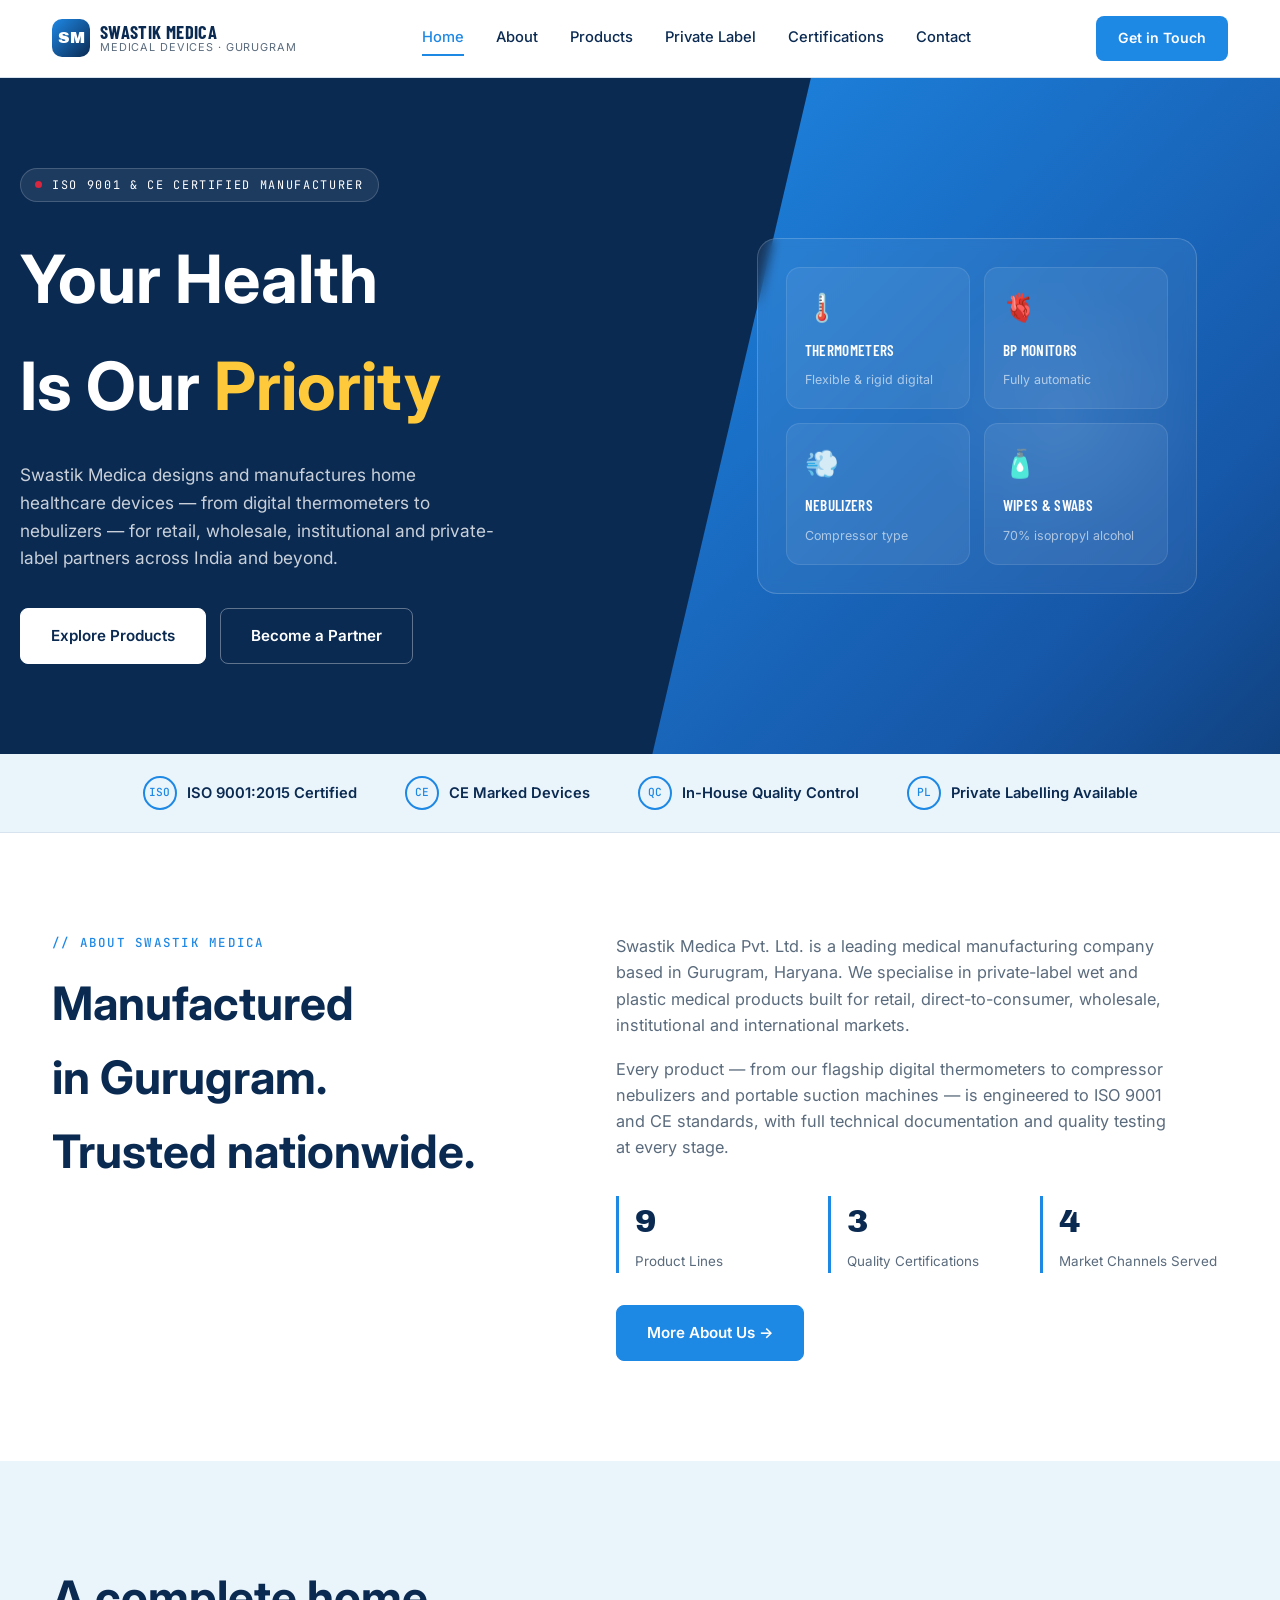
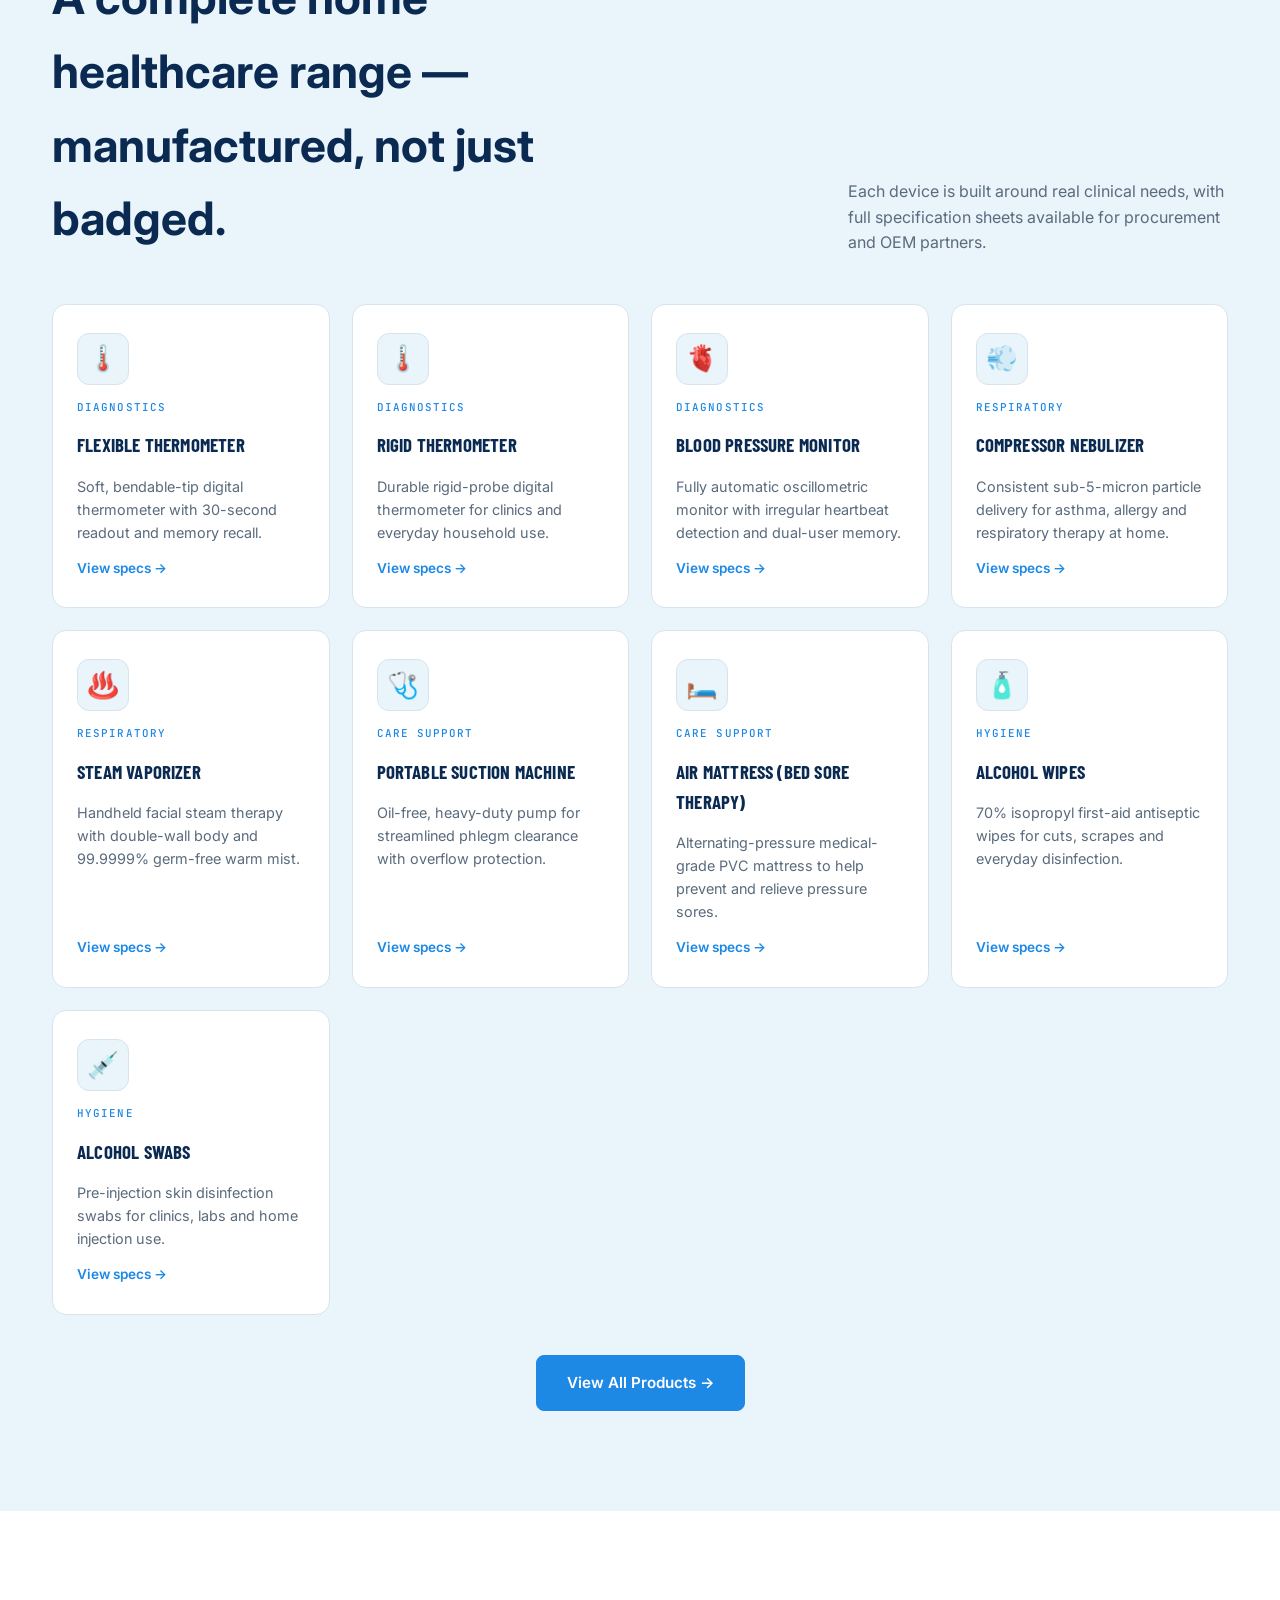
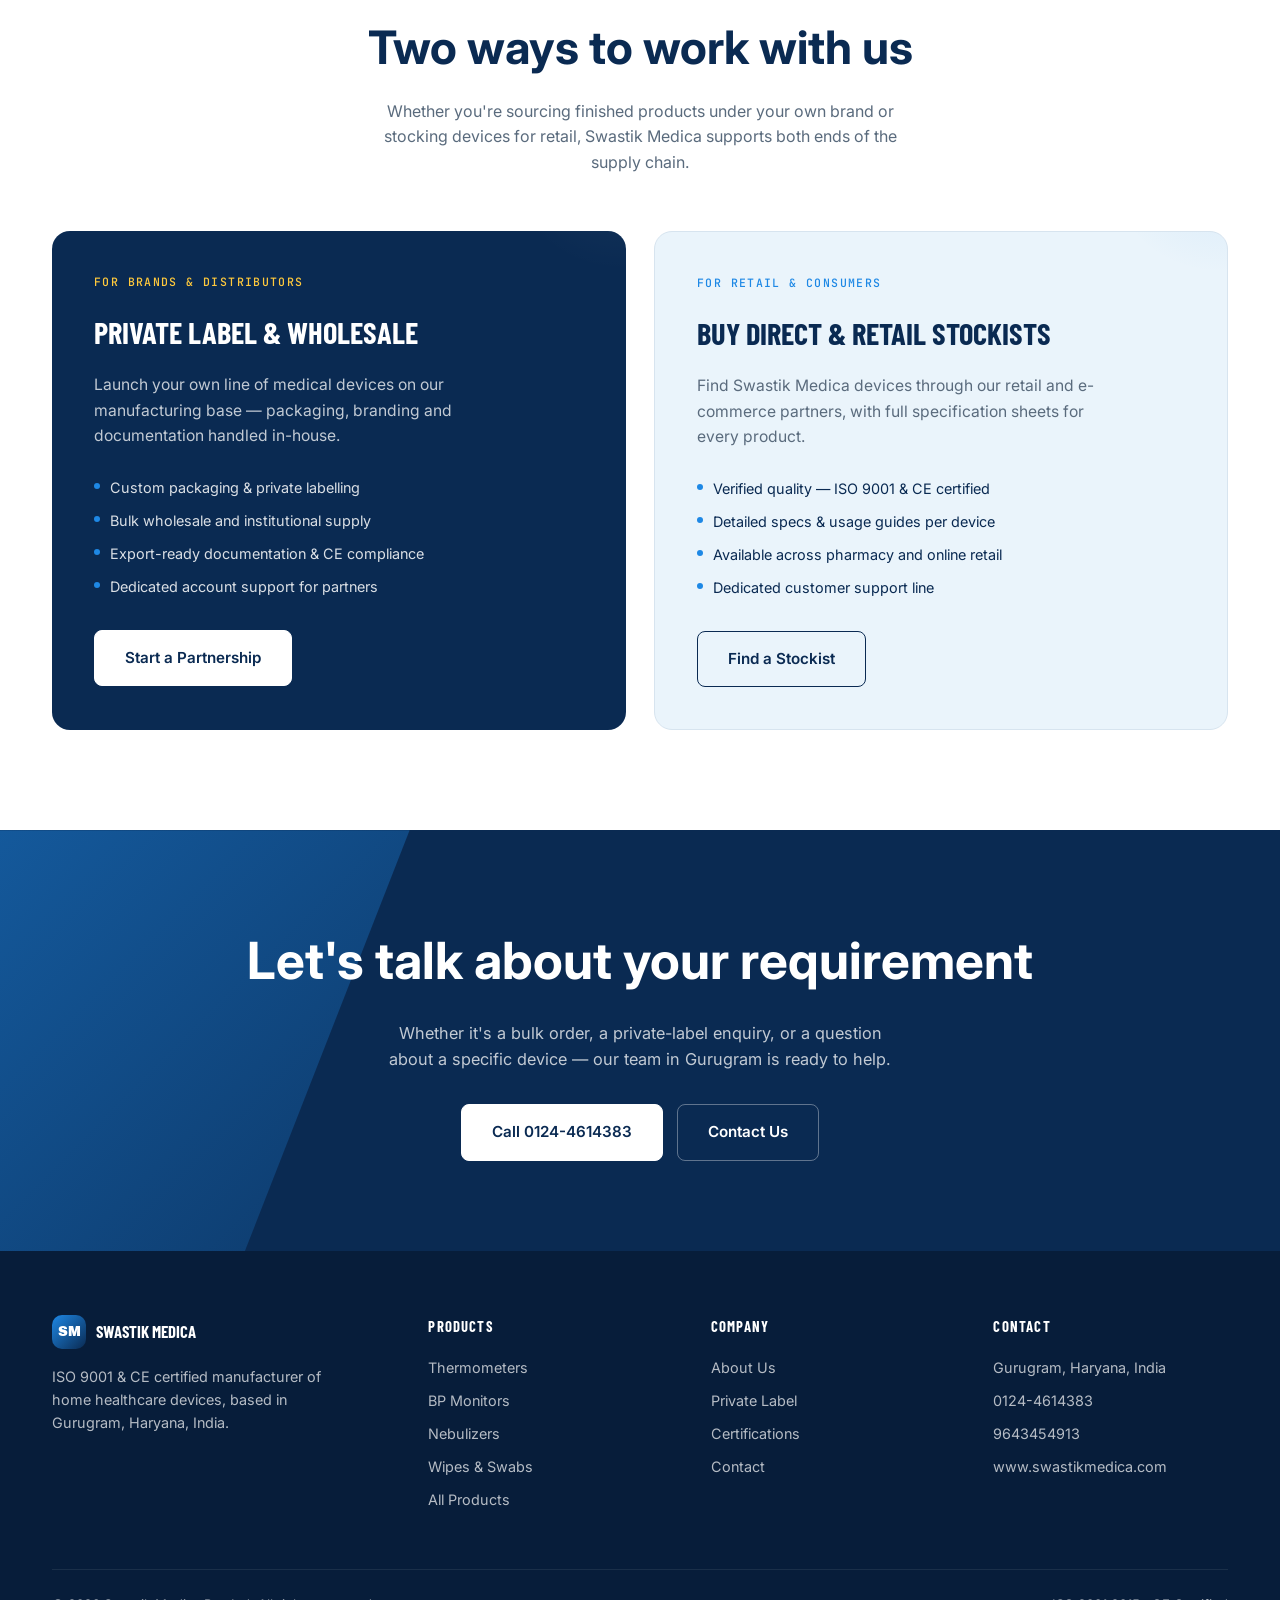
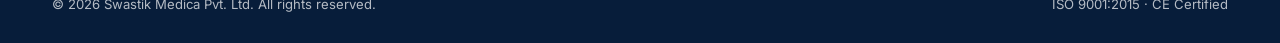
==== index.html @ 1fe534ae "Initial commit — Swastik Medica website Static HTML/CSS site for Swastik Medica Pvt. Ltd., Gurugram." ====
<!DOCTYPE html>
<html lang="en">
<head>
<meta charset="UTF-8">
<meta name="viewport" content="width=device-width, initial-scale=1.0">
<title>Swastik Medica — Medical Devices, Manufactured</title>
<link rel="preconnect" href="https://fonts.googleapis.com">
<link rel="preconnect" href="https://fonts.gstatic.com" crossorigin>
<link href="https://fonts.googleapis.com/css2?family=Archivo+Black&family=Barlow+Condensed:wght@500;600;700&family=Inter:wght@400;500;600;700&family=JetBrains+Mono:wght@500&display=swap" rel="stylesheet">
<link rel="stylesheet" href="css/style.css">
</head>
<body>

<header>
  <div class="nav">
    <div class="logo">
      <div class="logo-mark">SM</div>
      <div class="logo-text">
        <strong>Swastik Medica</strong>
        <span>Medical Devices · Gurugram</span>
      </div>
    </div>
    <nav class="links">
      <a href="index.html" class="active">Home</a>
      <a href="about.html">About</a>
      <a href="products.html">Products</a>
      <a href="private-label.html">Private Label</a>
      <a href="certifications.html">Certifications</a>
      <a href="contact.html">Contact</a>
    </nav>
    <a href="contact.html" class="nav-cta">Get in Touch</a>
  </div>
</header>

<section class="hero">
  <div class="wrap hero-grid">
    <div>
      <div class="eyebrow"><span class="dot"></span><span>ISO 9001 &amp; CE Certified Manufacturer</span></div>
      <h1>Your Health<br>Is Our <span class="accent">Priority</span></h1>
      <p>Swastik Medica designs and manufactures home healthcare devices — from digital thermometers to nebulizers — for retail, wholesale, institutional and private-label partners across India and beyond.</p>
      <div class="hero-actions">
        <a href="products.html" class="btn-primary">Explore Products</a>
        <a href="private-label.html" class="btn-ghost">Become a Partner</a>
      </div>
    </div>
    <div class="hero-visual">
      <div class="device-card">
        <div class="device-tile">
          <div class="ic">🌡️</div>
          <div class="lbl">Thermometers</div>
          <div class="sub">Flexible &amp; rigid digital</div>
        </div>
        <div class="device-tile">
          <div class="ic">🫀</div>
          <div class="lbl">BP Monitors</div>
          <div class="sub">Fully automatic</div>
        </div>
        <div class="device-tile">
          <div class="ic">💨</div>
          <div class="lbl">Nebulizers</div>
          <div class="sub">Compressor type</div>
        </div>
        <div class="device-tile">
          <div class="ic">🧴</div>
          <div class="lbl">Wipes &amp; Swabs</div>
          <div class="sub">70% isopropyl alcohol</div>
        </div>
      </div>
    </div>
  </div>
</section>

<section class="cert-strip">
  <div class="wrap cert-row">
    <a href="certifications.html" class="cert-item"><span class="badge">ISO</span> ISO 9001:2015 Certified</a>
    <a href="certifications.html" class="cert-item"><span class="badge">CE</span> CE Marked Devices</a>
    <a href="certifications.html" class="cert-item"><span class="badge">QC</span> In-House Quality Control</a>
    <a href="private-label.html" class="cert-item"><span class="badge">PL</span> Private Labelling Available</a>
  </div>
</section>

<section class="section">
  <div class="wrap about-grid">
    <div>
      <span class="section-label">// About Swastik Medica</span>
      <h2>Manufactured in&nbsp;Gurugram.<br>Trusted nationwide.</h2>
    </div>
    <div class="about-body">
      <p>Swastik Medica Pvt. Ltd. is a leading medical manufacturing company based in Gurugram, Haryana. We specialise in private-label wet and plastic medical products built for retail, direct-to-consumer, wholesale, institutional and international markets.</p>
      <p>Every product — from our flagship digital thermometers to compressor nebulizers and portable suction machines — is engineered to ISO 9001 and CE standards, with full technical documentation and quality testing at every stage.</p>
      <div class="stat-row">
        <div class="stat">
          <div class="num">9</div>
          <div class="lbl">Product Lines</div>
        </div>
        <div class="stat">
          <div class="num">3</div>
          <div class="lbl">Quality Certifications</div>
        </div>
        <div class="stat">
          <div class="num">4</div>
          <div class="lbl">Market Channels Served</div>
        </div>
      </div>
      <div style="margin-top:32px;">
        <a href="about.html" class="btn-primary on-light">More About Us →</a>
      </div>
    </div>
  </div>
</section>

<section class="section section-on-ice">
  <div class="wrap">
    <div class="products-head">
      <h2>A complete home healthcare range — manufactured, not just badged.</h2>
      <p>Each device is built around real clinical needs, with full specification sheets available for procurement and OEM partners.</p>
    </div>
    <div class="product-grid">

      <a href="products/thermometer-flexible.html" class="product-card">
        <div class="product-icon">🌡️</div>
        <span class="tag">Diagnostics</span>
        <h3>Flexible Thermometer</h3>
        <p>Soft, bendable-tip digital thermometer with 30-second readout and memory recall.</p>
        <span class="more">View specs →</span>
      </a>

      <a href="products/thermometer-rigid.html" class="product-card">
        <div class="product-icon">🌡️</div>
        <span class="tag">Diagnostics</span>
        <h3>Rigid Thermometer</h3>
        <p>Durable rigid-probe digital thermometer for clinics and everyday household use.</p>
        <span class="more">View specs →</span>
      </a>

      <a href="products/bp-monitor.html" class="product-card">
        <div class="product-icon">🫀</div>
        <span class="tag">Diagnostics</span>
        <h3>Blood Pressure Monitor</h3>
        <p>Fully automatic oscillometric monitor with irregular heartbeat detection and dual-user memory.</p>
        <span class="more">View specs →</span>
      </a>

      <a href="products/nebulizer.html" class="product-card">
        <div class="product-icon">💨</div>
        <span class="tag">Respiratory</span>
        <h3>Compressor Nebulizer</h3>
        <p>Consistent sub-5-micron particle delivery for asthma, allergy and respiratory therapy at home.</p>
        <span class="more">View specs →</span>
      </a>

      <a href="products/steam-vaporizer.html" class="product-card">
        <div class="product-icon">♨️</div>
        <span class="tag">Respiratory</span>
        <h3>Steam Vaporizer</h3>
        <p>Handheld facial steam therapy with double-wall body and 99.9999% germ-free warm mist.</p>
        <span class="more">View specs →</span>
      </a>

      <a href="products/suction-machine.html" class="product-card">
        <div class="product-icon">🩺</div>
        <span class="tag">Care Support</span>
        <h3>Portable Suction Machine</h3>
        <p>Oil-free, heavy-duty pump for streamlined phlegm clearance with overflow protection.</p>
        <span class="more">View specs →</span>
      </a>

      <a href="products/air-mattress.html" class="product-card">
        <div class="product-icon">🛏️</div>
        <span class="tag">Care Support</span>
        <h3>Air Mattress (Bed Sore Therapy)</h3>
        <p>Alternating-pressure medical-grade PVC mattress to help prevent and relieve pressure sores.</p>
        <span class="more">View specs →</span>
      </a>

      <a href="products/alcohol-wipes.html" class="product-card">
        <div class="product-icon">🧴</div>
        <span class="tag">Hygiene</span>
        <h3>Alcohol Wipes</h3>
        <p>70% isopropyl first-aid antiseptic wipes for cuts, scrapes and everyday disinfection.</p>
        <span class="more">View specs →</span>
      </a>

      <a href="products/alcohol-swabs.html" class="product-card">
        <div class="product-icon">💉</div>
        <span class="tag">Hygiene</span>
        <h3>Alcohol Swabs</h3>
        <p>Pre-injection skin disinfection swabs for clinics, labs and home injection use.</p>
        <span class="more">View specs →</span>
      </a>

    </div>
    <div style="margin-top:40px;text-align:center;">
      <a href="products.html" class="btn-primary on-light">View All Products →</a>
    </div>
  </div>
</section>

<section class="section">
  <div class="wrap">
    <div class="dual-head">
      <h2>Two ways to work with us</h2>
      <p>Whether you're sourcing finished products under your own brand or stocking devices for retail, Swastik Medica supports both ends of the supply chain.</p>
    </div>
    <div class="dual-grid">
      <div class="dual-card b2b">
        <span class="mono">For Brands &amp; Distributors</span>
        <h3>Private Label &amp; Wholesale</h3>
        <p>Launch your own line of medical devices on our manufacturing base — packaging, branding and documentation handled in-house.</p>
        <ul class="dual-list">
          <li>Custom packaging &amp; private labelling</li>
          <li>Bulk wholesale and institutional supply</li>
          <li>Export-ready documentation &amp; CE compliance</li>
          <li>Dedicated account support for partners</li>
        </ul>
        <a href="private-label.html" class="btn-primary">Start a Partnership</a>
      </div>
      <div class="dual-card b2c">
        <span class="mono">For Retail &amp; Consumers</span>
        <h3>Buy Direct &amp; Retail Stockists</h3>
        <p>Find Swastik Medica devices through our retail and e-commerce partners, with full specification sheets for every product.</p>
        <ul class="dual-list">
          <li>Verified quality — ISO 9001 &amp; CE certified</li>
          <li>Detailed specs &amp; usage guides per device</li>
          <li>Available across pharmacy and online retail</li>
          <li>Dedicated customer support line</li>
        </ul>
        <a href="contact.html" class="btn-ghost on-light">Find a Stockist</a>
      </div>
    </div>
  </div>
</section>

<section class="cta-band">
  <div class="wrap cta-content">
    <h2>Let's talk about your requirement</h2>
    <p>Whether it's a bulk order, a private-label enquiry, or a question about a specific device — our team in Gurugram is ready to help.</p>
    <div class="cta-actions">
      <a href="tel:01244614383" class="btn-primary">Call 0124-4614383</a>
      <a href="contact.html" class="btn-ghost">Contact Us</a>
    </div>
  </div>
</section>

<footer>
  <div class="wrap">
    <div class="footer-grid">
      <div>
        <div class="footer-logo">
          <div class="logo-mark">SM</div>
          <strong>Swastik Medica</strong>
        </div>
        <p>ISO 9001 &amp; CE certified manufacturer of home healthcare devices, based in Gurugram, Haryana, India.</p>
      </div>
      <div>
        <h4>Products</h4>
        <ul>
          <li><a href="products/thermometer-flexible.html">Thermometers</a></li>
          <li><a href="products/bp-monitor.html">BP Monitors</a></li>
          <li><a href="products/nebulizer.html">Nebulizers</a></li>
          <li><a href="products/alcohol-wipes.html">Wipes &amp; Swabs</a></li>
          <li><a href="products.html">All Products</a></li>
        </ul>
      </div>
      <div>
        <h4>Company</h4>
        <ul>
          <li><a href="about.html">About Us</a></li>
          <li><a href="private-label.html">Private Label</a></li>
          <li><a href="certifications.html">Certifications</a></li>
          <li><a href="contact.html">Contact</a></li>
        </ul>
      </div>
      <div>
        <h4>Contact</h4>
        <ul>
          <li>Gurugram, Haryana, India</li>
          <li><a href="tel:01244614383">0124-4614383</a></li>
          <li><a href="tel:9643454913">9643454913</a></li>
          <li><a href="https://www.swastikmedica.com">www.swastikmedica.com</a></li>
        </ul>
      </div>
    </div>
    <div class="footer-bottom">
      <span>© 2026 Swastik Medica Pvt. Ltd. All rights reserved.</span>
      <span>ISO 9001:2015 · CE Certified</span>
    </div>
  </div>
</footer>

</body>
</html>
---- css/style.css ----
:root{
  --navy:#0A2A52;
  --cobalt:#1E88E5;
  --ice:#EAF4FB;
  --red:#D7263D;
  --slate:#5A6B7D;
  --line:#D7E4EF;
  --white:#ffffff;
  --gold:#FFC93C;
  --radius:14px;
}

*{margin:0;padding:0;box-sizing:border-box;}

html{scroll-behavior:smooth;}

body{
  font-family:'Inter',sans-serif;
  color:var(--navy);
  background:var(--white);
  line-height:1.6;
  -webkit-font-smoothing:antialiased;
}

.display{
  font-family:'Barlow Condensed',sans-serif;
  font-weight:700;
  letter-spacing:0.01em;
  text-transform:uppercase;
  line-height:1.05;
}

.mono{
  font-family:'JetBrains Mono',monospace;
  font-weight:500;
  letter-spacing:0.12em;
  text-transform:uppercase;
  font-size:0.72rem;
}

a{color:inherit;text-decoration:none;}

.wrap{max-width:1240px;margin:0 auto;padding:0 32px;}

/* ---------- HEADER ---------- */
header{
  position:sticky;top:0;z-index:50;
  background:rgba(255,255,255,0.92);
  backdrop-filter:blur(8px);
  border-bottom:1px solid var(--line);
}
.nav{
  display:flex;align-items:center;justify-content:space-between;
  padding:16px 32px;max-width:1240px;margin:0 auto;
}
.logo{
  display:flex;align-items:center;gap:10px;
}
.logo-mark{
  width:38px;height:38px;border-radius:10px;
  background:linear-gradient(135deg,var(--cobalt),var(--navy));
  display:flex;align-items:center;justify-content:center;
  color:#fff;font-family:'Archivo Black',sans-serif;font-size:1rem;
  flex-shrink:0;
}
.logo-text{display:flex;flex-direction:column;line-height:1.1;}
.logo-text strong{font-family:'Barlow Condensed',sans-serif;font-weight:700;font-size:1.15rem;text-transform:uppercase;letter-spacing:0.02em;}
.logo-text span{font-size:0.68rem;color:var(--slate);letter-spacing:0.08em;text-transform:uppercase;}

nav.links{display:flex;gap:32px;align-items:center;}
nav.links a{
  font-size:0.92rem;font-weight:500;color:var(--navy);
  position:relative;padding:4px 0;
  transition:color .2s;
}
nav.links a:hover, nav.links a.active{color:var(--cobalt);}
nav.links a::after{
  content:'';position:absolute;left:0;bottom:-2px;width:0;height:2px;
  background:var(--cobalt);transition:width .25s;
}
nav.links a:hover::after, nav.links a.active::after{width:100%;}

.nav-cta{
  background:var(--cobalt);color:#fff;padding:11px 22px;border-radius:8px;
  font-weight:600;font-size:0.88rem;transition:background .2s, transform .2s;
}
.nav-cta:hover{background:var(--navy);transform:translateY(-1px);}

/* ---------- PAGE HERO (for non-home pages) ---------- */
.page-hero{
  position:relative;
  background:var(--navy);
  color:#fff;
  overflow:hidden;
  padding:80px 0 64px;
}
.page-hero::before{
  content:'';position:absolute;top:0;right:-10%;width:55%;height:160%;
  background:linear-gradient(135deg, var(--cobalt) 0%, #1657a8 60%, var(--navy) 100%);
  clip-path:polygon(28% 0, 100% 0, 100% 100%, 0% 100%);
}
.page-hero-content{position:relative;z-index:2;max-width:680px;}
.page-hero h1{font-size:clamp(2.2rem,4.5vw,3.6rem);margin-bottom:14px;}
.page-hero p{color:rgba(255,255,255,0.78);font-size:1.05rem;max-width:560px;}
.breadcrumb{
  display:flex;gap:8px;align-items:center;font-family:'JetBrains Mono',monospace;
  font-size:0.74rem;letter-spacing:0.08em;text-transform:uppercase;
  color:rgba(255,255,255,0.55);margin-bottom:18px;position:relative;z-index:2;
}
.breadcrumb a{color:rgba(255,255,255,0.8);transition:color .2s;}
.breadcrumb a:hover{color:#fff;}

/* ---------- HERO (homepage) ---------- */
.hero{
  position:relative;
  background:var(--navy);
  color:#fff;
  overflow:hidden;
  min-height:560px;
  display:flex;
  align-items:center;
}
.hero::before{
  content:'';position:absolute;top:0;right:-8%;width:62%;height:140%;
  background:linear-gradient(135deg, var(--cobalt) 0%, #1657a8 60%, var(--navy) 100%);
  clip-path:polygon(28% 0, 100% 0, 100% 100%, 0% 100%);
}
.hero::after{
  content:'';position:absolute;right:6%;top:50%;transform:translateY(-50%);
  width:280px;height:280px;border-radius:50%;
  background:radial-gradient(circle, rgba(255,255,255,0.08) 0%, transparent 70%);
}
.hero-grid{
  display:grid;grid-template-columns:1.05fr 0.95fr;gap:48px;align-items:center;
  width:100%;position:relative;z-index:2;padding:90px 0 90px;
}
.eyebrow{
  display:inline-flex;align-items:center;gap:10px;
  background:rgba(255,255,255,0.08);border:1px solid rgba(255,255,255,0.18);
  padding:7px 14px;border-radius:30px;margin-bottom:24px;
}
.eyebrow .dot{width:7px;height:7px;border-radius:50%;background:var(--red);}
.eyebrow span{font-size:0.74rem;letter-spacing:0.14em;text-transform:uppercase;font-family:'JetBrains Mono',monospace;}

.hero h1{
  font-size:clamp(2.6rem, 5.2vw, 4.4rem);
  margin-bottom:22px;
}
.hero h1 .accent{color:var(--gold);}

.hero p{
  font-family:'Inter',sans-serif;font-weight:400;font-size:1.08rem;
  color:rgba(255,255,255,0.78);max-width:480px;margin-bottom:36px;
}
.hero-actions{display:flex;gap:14px;flex-wrap:wrap;}

/* ---------- BUTTONS ---------- */
.btn-primary{
  background:#fff;color:var(--navy);padding:15px 30px;border-radius:8px;
  font-weight:600;font-size:0.95rem;transition:transform .2s, box-shadow .2s;
  display:inline-block;border:1px solid #fff;
}
.btn-primary:hover{transform:translateY(-2px);box-shadow:0 10px 24px rgba(0,0,0,0.25);}
.btn-ghost{
  border:1px solid rgba(255,255,255,0.35);color:#fff;padding:15px 30px;border-radius:8px;
  font-weight:600;font-size:0.95rem;transition:background .2s, border-color .2s;
  display:inline-block;
}
.btn-ghost:hover{background:rgba(255,255,255,0.08);border-color:rgba(255,255,255,0.6);}

.btn-primary.on-light{
  background:var(--cobalt);color:#fff;border-color:var(--cobalt);
}
.btn-primary.on-light:hover{background:var(--navy);border-color:var(--navy);}
.btn-ghost.on-light{
  border-color:var(--navy);color:var(--navy);
}
.btn-ghost.on-light:hover{background:var(--ice);}

/* ---------- HERO VISUAL (homepage device card) ---------- */
.hero-visual{
  position:relative;z-index:2;
  display:flex;align-items:center;justify-content:center;
}
.device-card{
  background:rgba(255,255,255,0.06);
  border:1px solid rgba(255,255,255,0.18);
  border-radius:20px;
  padding:28px;
  backdrop-filter:blur(6px);
  display:grid;grid-template-columns:1fr 1fr;gap:14px;
  width:100%;max-width:440px;
}
.device-tile{
  background:rgba(255,255,255,0.07);
  border-radius:14px;padding:18px;
  display:flex;flex-direction:column;gap:8px;
  border:1px solid rgba(255,255,255,0.10);
  transition:transform .25s, background .25s;
}
.device-tile:hover{transform:translateY(-4px);background:rgba(255,255,255,0.12);}
.device-tile .ic{font-size:1.7rem;}
.device-tile .lbl{font-family:'Barlow Condensed',sans-serif;font-weight:600;font-size:0.95rem;text-transform:uppercase;letter-spacing:0.02em;}
.device-tile .sub{font-size:0.78rem;color:rgba(255,255,255,0.6);}

/* ---------- CERT STRIP ---------- */
.cert-strip{
  background:var(--ice);
  border-bottom:1px solid var(--line);
  padding:22px 0;
}
.cert-row{
  display:flex;align-items:center;justify-content:center;gap:48px;flex-wrap:wrap;
}
.cert-item{
  display:flex;align-items:center;gap:10px;color:var(--navy);font-weight:600;font-size:0.92rem;
}
.cert-item a{transition:color .2s;}
.cert-item a:hover{color:var(--cobalt);}
.cert-item .badge{
  width:34px;height:34px;border-radius:50%;
  border:2px solid var(--cobalt);
  display:flex;align-items:center;justify-content:center;
  font-size:0.7rem;font-family:'JetBrains Mono',monospace;font-weight:500;color:var(--cobalt);
  flex-shrink:0;
}

/* ---------- GENERIC SECTION ---------- */
section.section{padding:100px 0;}
section.section.tight{padding:72px 0;}
.section-label{
  font-family:'JetBrains Mono',monospace;font-size:0.78rem;letter-spacing:0.18em;
  text-transform:uppercase;color:var(--cobalt);font-weight:500;margin-bottom:14px;
  display:block;
}
.section h2{font-size:clamp(2rem,3.6vw,3rem);color:var(--navy);}
.section-on-ice{background:var(--ice);}

/* ---------- ABOUT GRID ---------- */
.about-grid{
  display:grid;grid-template-columns:0.9fr 1.1fr;gap:64px;align-items:start;
}
.about-body p{color:var(--slate);margin-bottom:18px;font-size:1.02rem;max-width:560px;}
.stat-row{
  display:grid;grid-template-columns:repeat(3,1fr);gap:24px;margin-top:36px;
}
.stat{
  border-left:3px solid var(--cobalt);padding-left:16px;
}
.stat .num{font-family:'Archivo Black',sans-serif;font-size:2rem;color:var(--navy);}
.stat .lbl{font-size:0.84rem;color:var(--slate);margin-top:4px;}

/* ---------- PRODUCTS ---------- */
.products-head{
  display:flex;justify-content:space-between;align-items:flex-end;flex-wrap:wrap;gap:24px;
  margin-bottom:48px;
}
.products-head h2{max-width:560px;}
.products-head p{color:var(--slate);max-width:380px;}

.product-grid{
  display:grid;grid-template-columns:repeat(4,1fr);gap:22px;
}
.product-card{
  background:#fff;border-radius:var(--radius);padding:28px 24px;
  border:1px solid var(--line);
  transition:transform .25s, box-shadow .25s, border-color .25s;
  display:flex;flex-direction:column;gap:14px;
}
.product-card:hover{
  transform:translateY(-6px);
  box-shadow:0 20px 40px rgba(10,42,82,0.10);
  border-color:transparent;
}
.product-icon{
  width:52px;height:52px;border-radius:12px;
  background:var(--ice);
  display:flex;align-items:center;justify-content:center;
  font-size:1.6rem;
  border:1px solid var(--line);
  transition:background .25s, color .25s, border-color .25s;
}
.product-card:hover .product-icon{background:var(--cobalt);color:#fff;border-color:var(--cobalt);}
.product-card h3{
  font-family:'Barlow Condensed',sans-serif;font-weight:700;text-transform:uppercase;
  font-size:1.18rem;letter-spacing:0.01em;color:var(--navy);
}
.product-card p{font-size:0.9rem;color:var(--slate);flex-grow:1;}
.product-card .tag{
  font-family:'JetBrains Mono',monospace;font-size:0.68rem;letter-spacing:0.1em;
  text-transform:uppercase;color:var(--cobalt);font-weight:500;
}
.product-card .more{
  font-size:0.85rem;font-weight:600;color:var(--cobalt);display:inline-flex;align-items:center;gap:6px;
  transition:gap .2s;
}
.product-card:hover .more{gap:10px;}

/* ---------- FILTER PILLS (products listing) ---------- */
.filter-row{
  display:flex;gap:10px;flex-wrap:wrap;margin-bottom:40px;
}
.filter-pill{
  font-family:'JetBrains Mono',monospace;font-size:0.74rem;letter-spacing:0.08em;
  text-transform:uppercase;padding:9px 18px;border-radius:30px;
  border:1px solid var(--line);background:#fff;color:var(--navy);
  cursor:pointer;transition:all .2s;
}
.filter-pill:hover{border-color:var(--cobalt);color:var(--cobalt);}
.filter-pill.active{background:var(--navy);color:#fff;border-color:var(--navy);}

/* ---------- DUAL PATH (B2B / B2C) ---------- */
.dual-head{text-align:center;margin-bottom:56px;}
.dual-head p{color:var(--slate);max-width:560px;margin:14px auto 0;}

.dual-grid{
  display:grid;grid-template-columns:1fr 1fr;gap:28px;
}
.dual-card{
  border-radius:18px;padding:42px;
  position:relative;overflow:hidden;
}
.dual-card.b2b{
  background:var(--navy);color:#fff;
}
.dual-card.b2c{
  background:var(--ice);color:var(--navy);border:1px solid var(--line);
}
.dual-card::before{
  content:'';position:absolute;top:-40%;right:-20%;width:240px;height:240px;
  border-radius:50%;
}
.dual-card.b2b::before{background:radial-gradient(circle, rgba(255,255,255,0.06), transparent 70%);}
.dual-card.b2c::before{background:radial-gradient(circle, rgba(30,136,229,0.10), transparent 70%);}

.dual-card .mono{display:block;margin-bottom:16px;}
.dual-card.b2b .mono{color:var(--gold);}
.dual-card.b2c .mono{color:var(--cobalt);}

.dual-card h3{
  font-family:'Barlow Condensed',sans-serif;font-weight:700;text-transform:uppercase;
  font-size:1.9rem;margin-bottom:16px;position:relative;z-index:1;
}
.dual-card p{font-size:0.98rem;margin-bottom:28px;position:relative;z-index:1;max-width:420px;}
.dual-card.b2b p{color:rgba(255,255,255,0.75);}
.dual-card.b2c p{color:var(--slate);}

.dual-list{list-style:none;margin-bottom:32px;position:relative;z-index:1;}
.dual-list li{
  display:flex;align-items:flex-start;gap:10px;font-size:0.9rem;margin-bottom:10px;
}
.dual-list li::before{
  content:'';width:6px;height:6px;border-radius:50%;margin-top:7px;flex-shrink:0;
  background:var(--cobalt);
}
.dual-card.b2b .dual-list li{color:rgba(255,255,255,0.85);}
.dual-card.b2c .dual-list li{color:var(--navy);}

/* ---------- CTA BAND ---------- */
.cta-band{
  position:relative;background:var(--navy);color:#fff;overflow:hidden;
  padding:90px 0;
}
.cta-band::before{
  content:'';position:absolute;top:0;left:-10%;width:60%;height:140%;
  background:linear-gradient(135deg, var(--cobalt) 0%, var(--navy) 100%);
  clip-path:polygon(0 0, 70% 0, 40% 100%, 0 100%);
  opacity:0.55;
}
.cta-content{position:relative;z-index:1;text-align:center;}
.cta-content h2{
  font-size:clamp(2rem,4vw,3.2rem);margin-bottom:18px;color:#fff;
}
.cta-content p{color:rgba(255,255,255,0.75);max-width:520px;margin:0 auto 32px;font-size:1.02rem;}
.cta-actions{display:flex;gap:14px;justify-content:center;flex-wrap:wrap;}

/* ---------- FOOTER ---------- */
footer{
  background:#071d3a;color:rgba(255,255,255,0.7);padding:64px 0 28px;
}
.footer-grid{
  display:grid;grid-template-columns:1.4fr 1fr 1fr 1fr;gap:48px;margin-bottom:48px;
}
.footer-grid h4{
  font-family:'Barlow Condensed',sans-serif;text-transform:uppercase;font-weight:700;
  color:#fff;font-size:0.92rem;letter-spacing:0.08em;margin-bottom:18px;
}
.footer-grid ul{list-style:none;}
.footer-grid li{margin-bottom:10px;font-size:0.9rem;}
.footer-grid a:hover{color:#fff;}
.footer-logo{display:flex;align-items:center;gap:10px;margin-bottom:16px;}
.footer-logo .logo-mark{width:34px;height:34px;font-size:0.85rem;}
.footer-logo strong{font-family:'Barlow Condensed',sans-serif;font-weight:700;text-transform:uppercase;color:#fff;font-size:1.05rem;}
.footer-grid > div:first-child p{font-size:0.9rem;max-width:300px;margin-bottom:18px;}

.footer-bottom{
  border-top:1px solid rgba(255,255,255,0.08);padding-top:24px;
  display:flex;justify-content:space-between;align-items:center;flex-wrap:wrap;gap:12px;
  font-size:0.82rem;
}

/* ---------- PRODUCT DETAIL PAGE ---------- */
.product-detail{
  display:grid;grid-template-columns:1fr 1fr;gap:64px;align-items:start;
}
.product-visual{
  background:var(--ice);border-radius:20px;
  padding:48px;display:flex;align-items:center;justify-content:center;
  min-height:380px;border:1px solid var(--line);
  font-size:6rem;
}
.product-info .tag{
  margin-bottom:14px;display:inline-block;
  font-family:'JetBrains Mono',monospace;font-size:0.74rem;letter-spacing:0.12em;
  text-transform:uppercase;color:var(--cobalt);font-weight:500;
}
.product-info h1{font-size:clamp(2rem,3.6vw,2.8rem);margin-bottom:18px;color:var(--navy);}
.product-info > p{color:var(--slate);font-size:1.02rem;margin-bottom:28px;max-width:480px;}

.feature-pills{display:flex;flex-wrap:wrap;gap:10px;margin-bottom:32px;}
.feature-pill{
  background:var(--ice);border:1px solid var(--line);border-radius:30px;
  padding:8px 16px;font-size:0.84rem;font-weight:600;color:var(--navy);
  display:flex;align-items:center;gap:8px;
}

.spec-table{
  width:100%;border-collapse:collapse;margin-top:16px;
}
.spec-table tr{border-bottom:1px solid var(--line);}
.spec-table tr:last-child{border-bottom:none;}
.spec-table td{padding:14px 0;font-size:0.92rem;}
.spec-table td:first-child{
  font-family:'JetBrains Mono',monospace;font-size:0.74rem;letter-spacing:0.08em;
  text-transform:uppercase;color:var(--cobalt);font-weight:500;width:42%;
}
.spec-table td:last-child{color:var(--navy);font-weight:500;}

.feature-list{list-style:none;margin-top:8px;}
.feature-list li{
  display:flex;align-items:flex-start;gap:12px;padding:12px 0;border-bottom:1px solid var(--line);
  font-size:0.95rem;color:var(--navy);
}
.feature-list li:last-child{border-bottom:none;}
.feature-list li .check{
  width:22px;height:22px;border-radius:50%;background:var(--ice);color:var(--cobalt);
  display:flex;align-items:center;justify-content:center;font-size:0.7rem;flex-shrink:0;margin-top:1px;
  border:1px solid var(--line);
}

.detail-tabs-head{margin-bottom:32px;}

.related-strip{margin-top:0;}

/* ---------- CERT / QUALITY PAGE ---------- */
.cert-grid{
  display:grid;grid-template-columns:repeat(3,1fr);gap:24px;
}
.cert-card{
  background:#fff;border:1px solid var(--line);border-radius:var(--radius);
  padding:32px;text-align:center;
}
.cert-card .badge-lg{
  width:64px;height:64px;border-radius:50%;border:2px solid var(--cobalt);
  display:flex;align-items:center;justify-content:center;margin:0 auto 18px;
  font-family:'JetBrains Mono',monospace;font-weight:500;color:var(--cobalt);font-size:0.95rem;
}
.cert-card h3{
  font-family:'Barlow Condensed',sans-serif;font-weight:700;text-transform:uppercase;
  font-size:1.2rem;margin-bottom:10px;color:var(--navy);
}
.cert-card p{color:var(--slate);font-size:0.9rem;}

.process-steps{
  display:grid;grid-template-columns:repeat(4,1fr);gap:24px;
}
.process-step{
  border-left:3px solid var(--cobalt);padding-left:18px;
}
.process-step .step-num{
  font-family:'Archivo Black',sans-serif;font-size:1.8rem;color:var(--cobalt);margin-bottom:10px;
}
.process-step h3{
  font-family:'Barlow Condensed',sans-serif;font-weight:700;text-transform:uppercase;
  font-size:1.1rem;margin-bottom:8px;color:var(--navy);
}
.process-step p{color:var(--slate);font-size:0.88rem;}

/* ---------- CONTACT PAGE ---------- */
.contact-grid{
  display:grid;grid-template-columns:1fr 1fr;gap:56px;align-items:start;
}
.contact-info-card{
  background:var(--ice);border:1px solid var(--line);border-radius:var(--radius);
  padding:32px;margin-bottom:20px;
}
.contact-info-card h3{
  font-family:'Barlow Condensed',sans-serif;font-weight:700;text-transform:uppercase;
  font-size:1.1rem;margin-bottom:14px;color:var(--navy);
}
.contact-info-card p, .contact-info-card a{color:var(--slate);font-size:0.95rem;display:block;margin-bottom:6px;}
.contact-info-card a:hover{color:var(--cobalt);}

.form-field{margin-bottom:20px;}
.form-field label{
  display:block;font-size:0.84rem;font-weight:600;color:var(--navy);margin-bottom:8px;
}
.form-field input, .form-field select, .form-field textarea{
  width:100%;padding:13px 16px;border:1px solid var(--line);border-radius:8px;
  font-family:'Inter',sans-serif;font-size:0.95rem;color:var(--navy);
  background:#fff;transition:border-color .2s;
}
.form-field input:focus, .form-field select:focus, .form-field textarea:focus{
  outline:none;border-color:var(--cobalt);
}
.form-field textarea{resize:vertical;min-height:120px;}
.form-row{display:grid;grid-template-columns:1fr 1fr;gap:20px;}

.btn-submit{
  background:var(--cobalt);color:#fff;border:none;padding:15px 32px;border-radius:8px;
  font-weight:600;font-size:0.95rem;cursor:pointer;transition:background .2s, transform .2s;
  font-family:'Inter',sans-serif;
}
.btn-submit:hover{background:var(--navy);transform:translateY(-2px);}

.map-frame{
  width:100%;height:280px;border-radius:var(--radius);border:1px solid var(--line);
  background:var(--ice);display:flex;align-items:center;justify-content:center;
  color:var(--slate);font-family:'JetBrains Mono',monospace;font-size:0.8rem;
  text-transform:uppercase;letter-spacing:0.08em;margin-top:20px;
}

/* ---------- RESPONSIVE ---------- */
@media (max-width: 980px){
  nav.links{display:none;}
  .nav-cta{padding:10px 16px;font-size:0.82rem;white-space:nowrap;}
  .logo-text span{display:none;}
  .hero-grid{grid-template-columns:1fr;text-align:left;padding:60px 0;}
  .hero::before{width:100%;clip-path:polygon(0 60%, 100% 30%, 100% 100%, 0 100%);right:0;}
  .hero-visual{margin-top:20px;}
  .about-grid{grid-template-columns:1fr;gap:36px;}
  .stat-row{grid-template-columns:repeat(3,1fr);gap:14px;}
  .product-grid{grid-template-columns:repeat(2,1fr);}
  .dual-grid{grid-template-columns:1fr;}
  .footer-grid{grid-template-columns:repeat(2,1fr);gap:32px;}
  .product-detail{grid-template-columns:1fr;gap:36px;}
  .cert-grid{grid-template-columns:repeat(2,1fr);}
  .process-steps{grid-template-columns:repeat(2,1fr);}
  .contact-grid{grid-template-columns:1fr;gap:36px;}
  .page-hero::before{width:100%;clip-path:polygon(0 60%, 100% 30%, 100% 100%, 0 100%);right:0;}
}
@media (max-width: 560px){
  .wrap{padding:0 20px;}
  .nav{padding:14px 20px;}
  .product-grid{grid-template-columns:1fr;}
  .stat-row{grid-template-columns:1fr;gap:18px;}
  .cert-row{gap:24px;}
  .footer-grid{grid-template-columns:1fr;}
  .device-card{grid-template-columns:1fr 1fr;padding:18px;}
  .cert-grid{grid-template-columns:1fr;}
  .process-steps{grid-template-columns:1fr;}
  .form-row{grid-template-columns:1fr;}
  section.section{padding:64px 0;}
}

/* focus visibility */
a:focus-visible, button:focus-visible, input:focus-visible, select:focus-visible, textarea:focus-visible{
  outline:2px solid var(--cobalt);outline-offset:3px;
}

@media (prefers-reduced-motion: reduce){
  *{transition:none !important;}
}
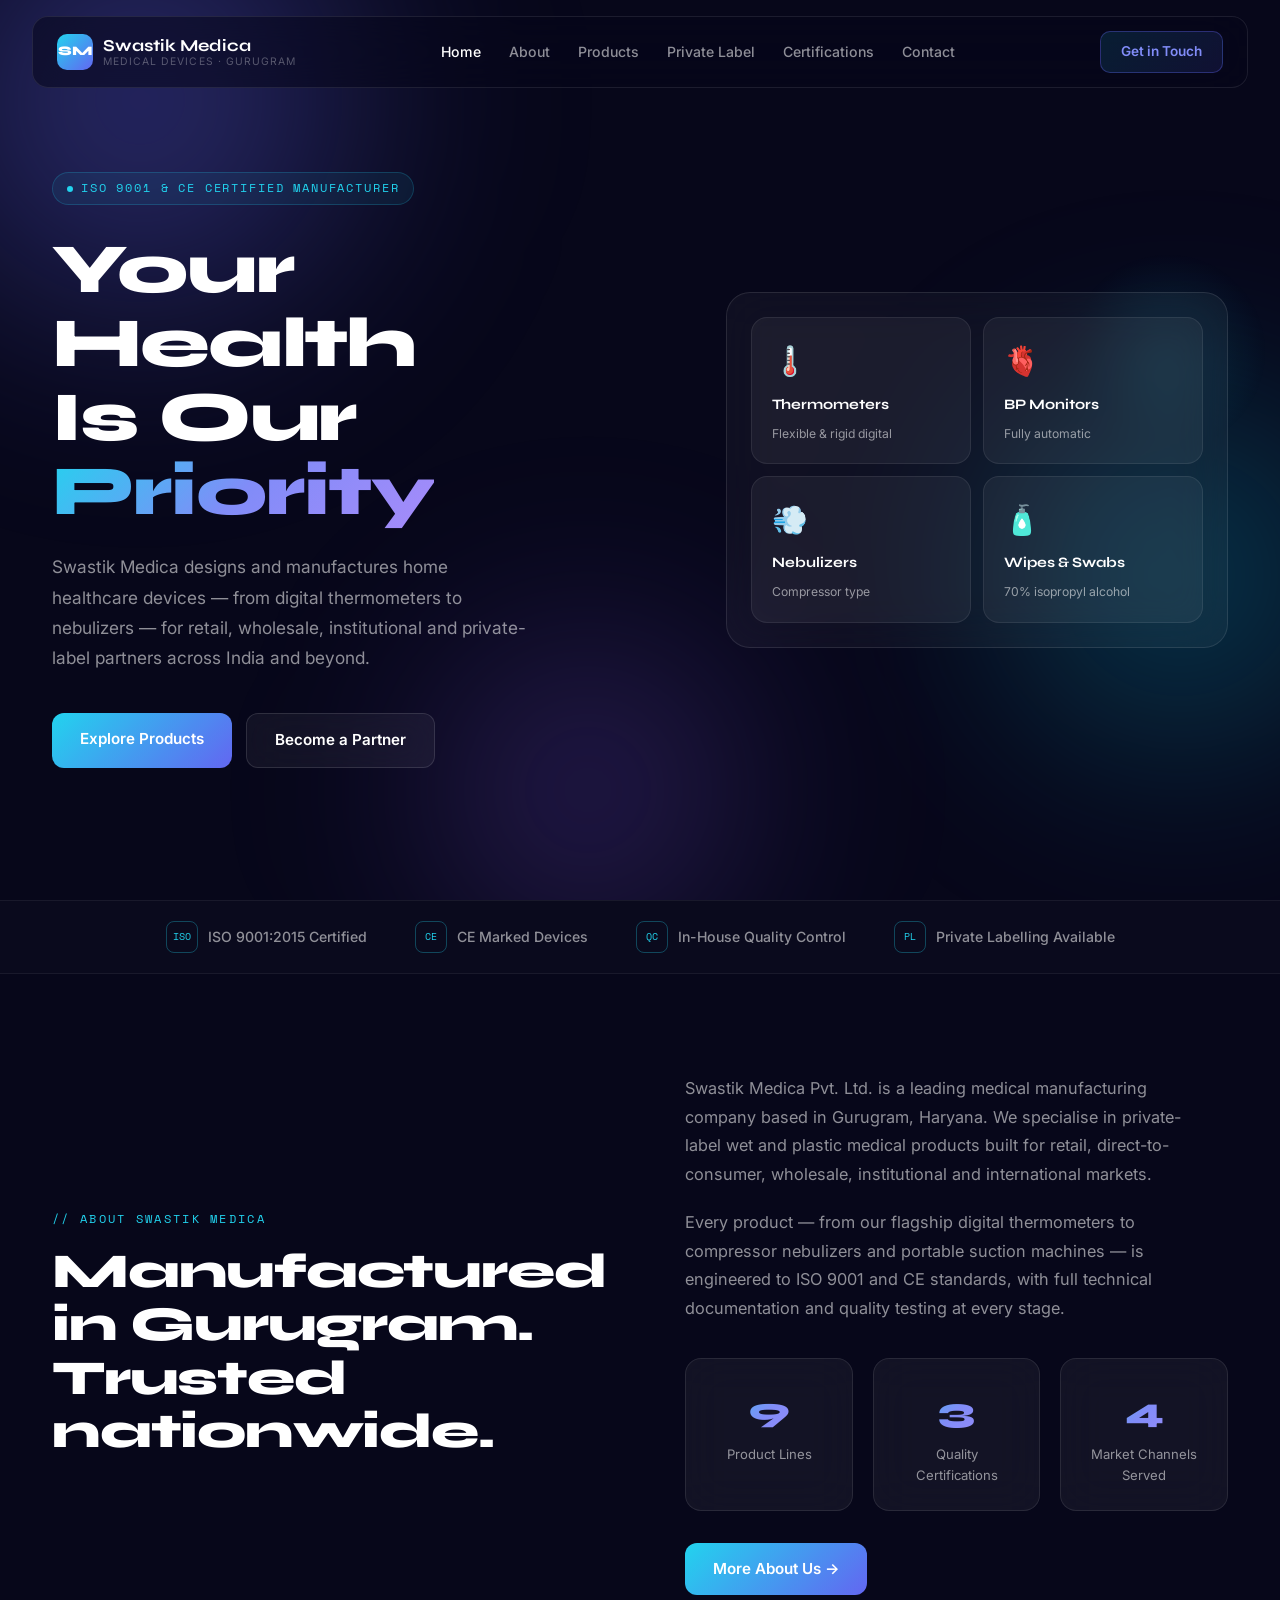
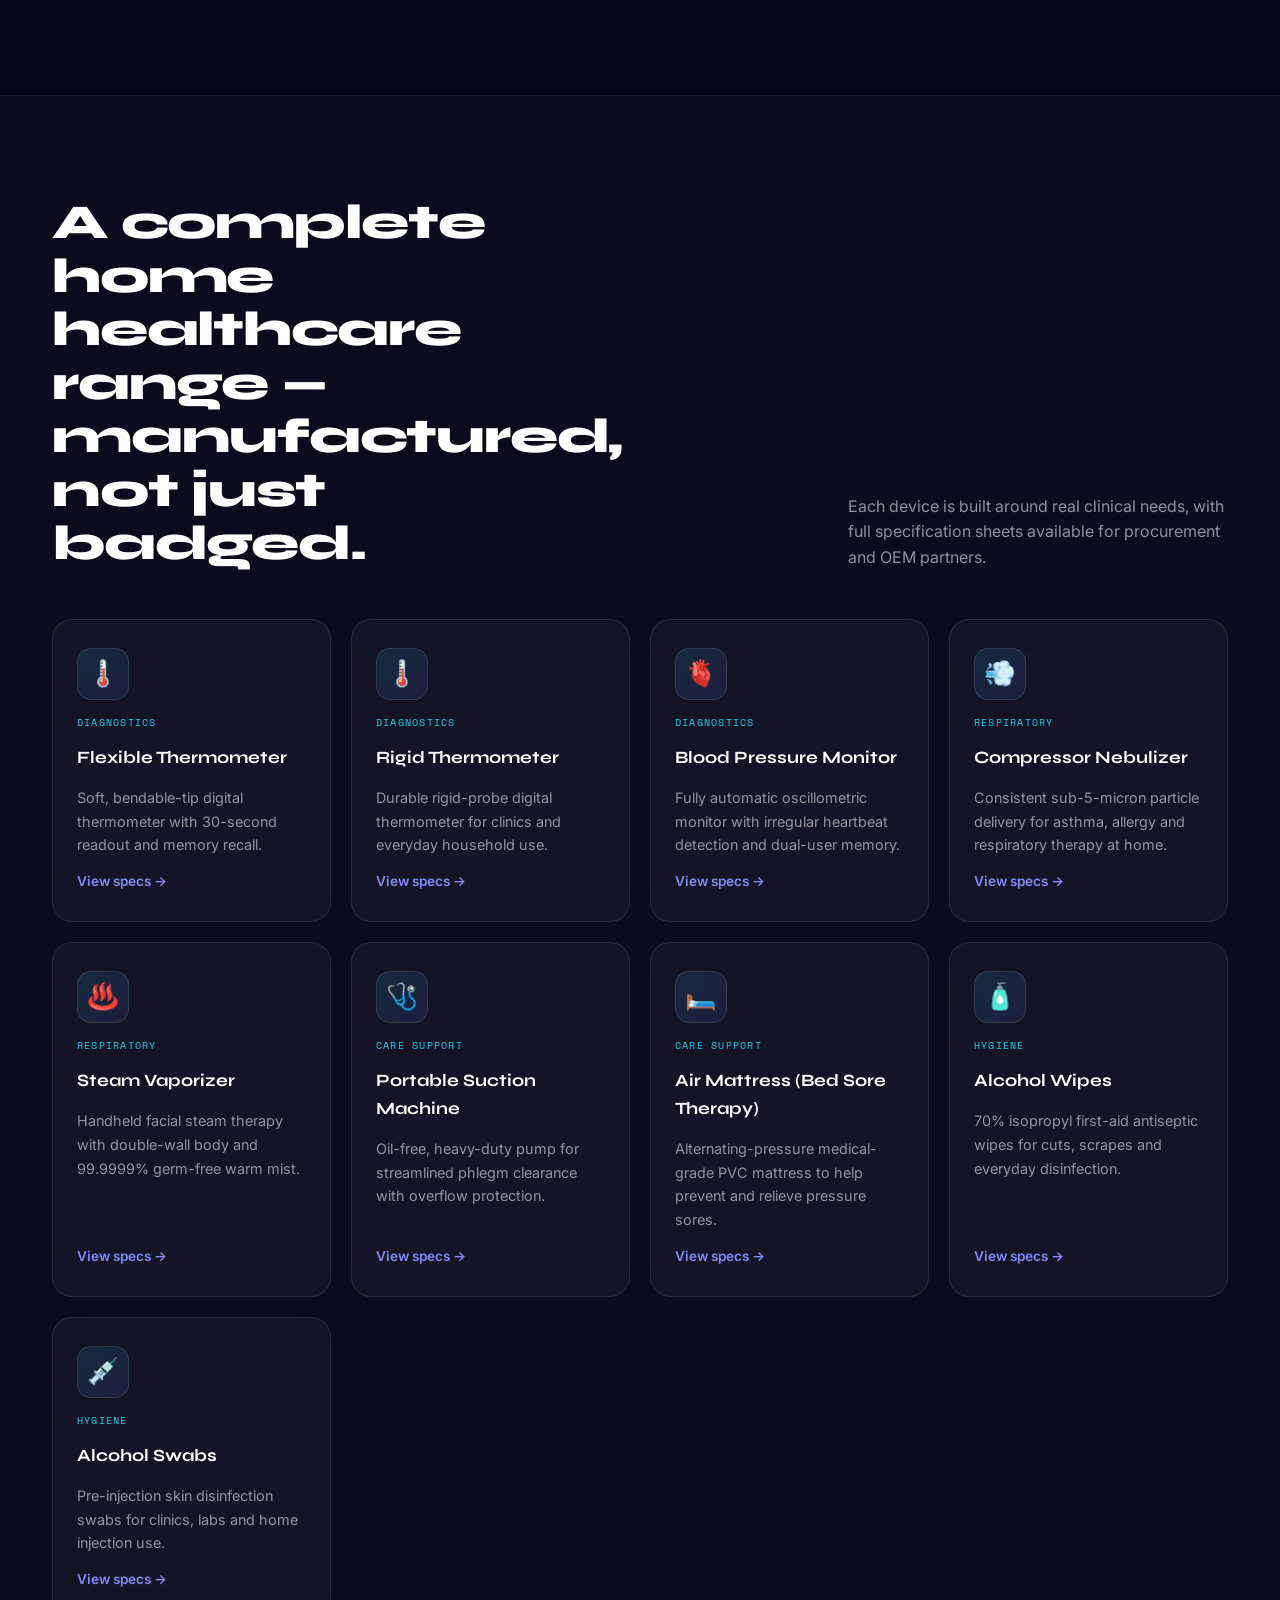
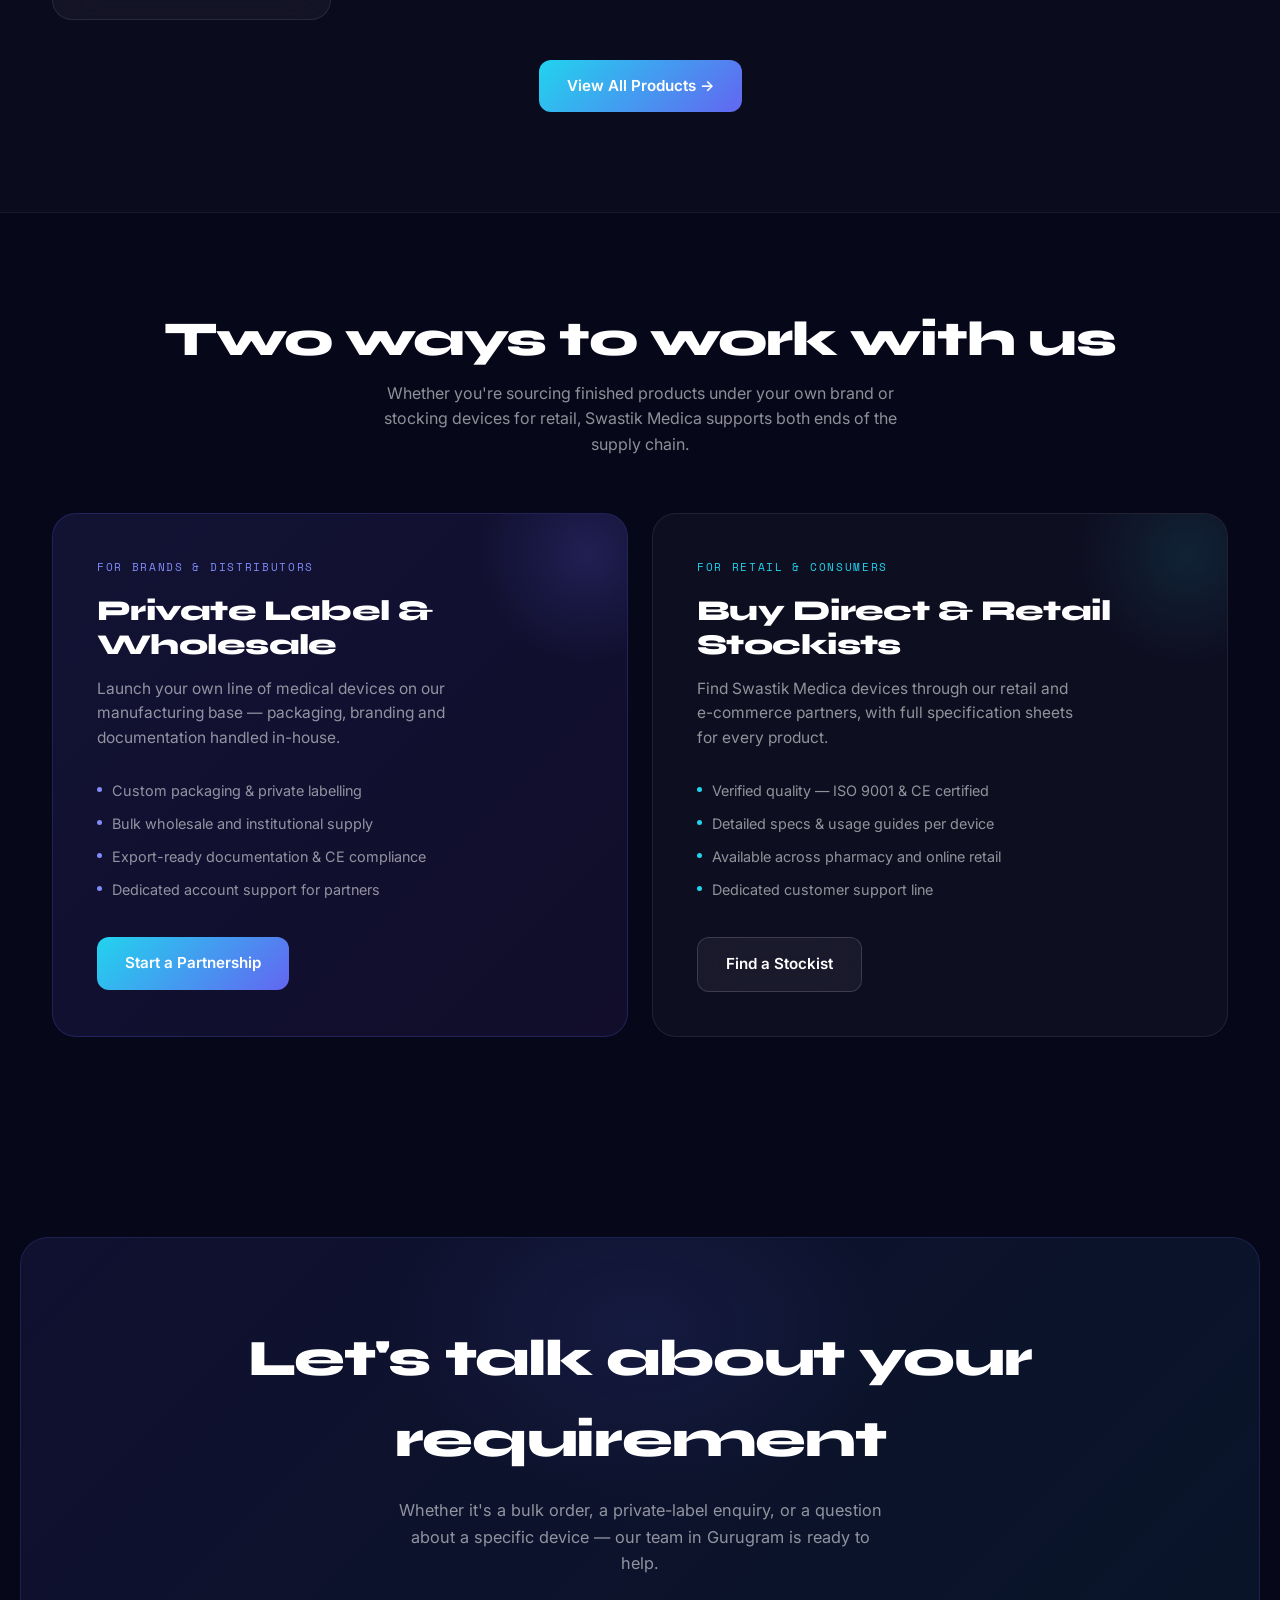
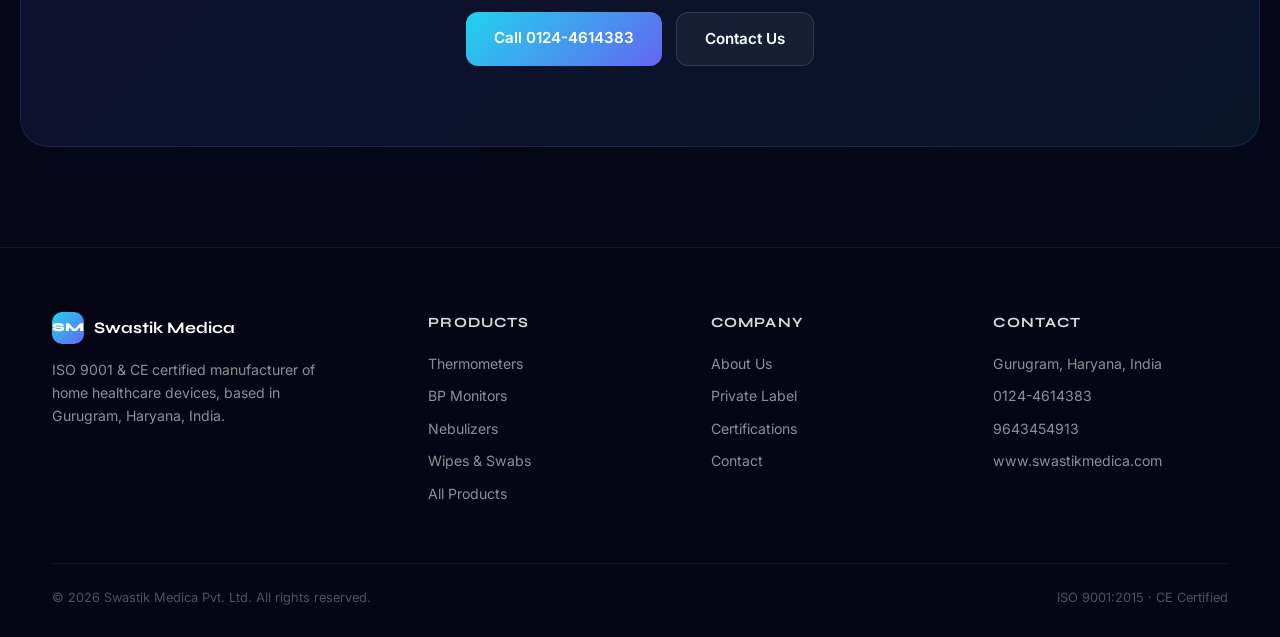
==== commit 58974240: "Redesign: dark glassmorphism + fluid design system Complete visual overhaul — dark background (#0707" ====
--- a/index.html
+++ b/index.html
@@ -6,10 +6,16 @@
 <title>Swastik Medica — Medical Devices, Manufactured</title>
 <link rel="preconnect" href="https://fonts.googleapis.com">
 <link rel="preconnect" href="https://fonts.gstatic.com" crossorigin>
-<link href="https://fonts.googleapis.com/css2?family=Archivo+Black&family=Barlow+Condensed:wght@500;600;700&family=Inter:wght@400;500;600;700&family=JetBrains+Mono:wght@500&display=swap" rel="stylesheet">
+<link href="https://fonts.googleapis.com/css2?family=Syne:wght@400;500;600;700;800&family=Inter:wght@300;400;500;600&family=Space+Mono:wght@400;700&display=swap" rel="stylesheet">
 <link rel="stylesheet" href="css/style.css">
 </head>
 <body>
+
+<div class="orbs" aria-hidden="true">
+  <div class="orb orb-1"></div>
+  <div class="orb orb-2"></div>
+  <div class="orb orb-3"></div>
+</div>
 
 <header>
   <div class="nav">
--- a/css/style.css
+++ b/css/style.css
@@ -1,545 +1,619 @@
 :root{
-  --navy:#0A2A52;
-  --cobalt:#1E88E5;
-  --ice:#EAF4FB;
-  --red:#D7263D;
-  --slate:#5A6B7D;
-  --line:#D7E4EF;
-  --white:#ffffff;
-  --gold:#FFC93C;
-  --radius:14px;
+  --bg:#07071a;
+  --glass:rgba(255,255,255,0.05);
+  --glass-h:rgba(255,255,255,0.09);
+  --gb:rgba(255,255,255,0.09);
+  --gb-h:rgba(255,255,255,0.22);
+  --text:#ffffff;
+  --text-muted:rgba(255,255,255,0.55);
+  --text-dim:rgba(255,255,255,0.30);
+  --slate:rgba(255,255,255,0.55);
+  --accent:#22d3ee;
+  --accent2:#818cf8;
+  --accent3:#a78bfa;
+  --grad:linear-gradient(135deg,#22d3ee,#818cf8,#a78bfa);
+  --radius:20px;
+  --blur:blur(20px);
 }
 
 *{margin:0;padding:0;box-sizing:border-box;}
-
 html{scroll-behavior:smooth;}
-
 body{
   font-family:'Inter',sans-serif;
-  color:var(--navy);
-  background:var(--white);
+  background:var(--bg);
+  color:var(--text);
   line-height:1.6;
+  overflow-x:hidden;
   -webkit-font-smoothing:antialiased;
 }
 
-.display{
-  font-family:'Barlow Condensed',sans-serif;
-  font-weight:700;
-  letter-spacing:0.01em;
-  text-transform:uppercase;
-  line-height:1.05;
-}
-
-.mono{
-  font-family:'JetBrains Mono',monospace;
-  font-weight:500;
-  letter-spacing:0.12em;
-  text-transform:uppercase;
-  font-size:0.72rem;
-}
-
+/* ---------- ORBS ---------- */
+.orbs{
+  position:fixed;inset:0;z-index:0;pointer-events:none;overflow:hidden;
+}
+.orb{
+  position:absolute;border-radius:50%;filter:blur(90px);
+  animation:drift 14s ease-in-out infinite alternate;
+}
+.orb-1{width:640px;height:640px;background:radial-gradient(circle,rgba(99,102,241,0.45),transparent 70%);top:-220px;left:-180px;animation-delay:0s;}
+.orb-2{width:520px;height:520px;background:radial-gradient(circle,rgba(6,182,212,0.35),transparent 70%);top:35%;right:-160px;animation-delay:-5s;}
+.orb-3{width:460px;height:460px;background:radial-gradient(circle,rgba(139,92,246,0.30),transparent 70%);bottom:-120px;left:28%;animation-delay:-10s;}
+
+@keyframes drift{
+  from{transform:translate(0,0) scale(1);}
+  to{transform:translate(50px,35px) scale(1.1);}
+}
+
+/* ---------- UTILITY ---------- */
 a{color:inherit;text-decoration:none;}
-
-.wrap{max-width:1240px;margin:0 auto;padding:0 32px;}
+.wrap{max-width:1240px;margin:0 auto;padding:0 32px;position:relative;z-index:1;}
+
+.grad-text{
+  background:var(--grad);
+  -webkit-background-clip:text;
+  -webkit-text-fill-color:transparent;
+  background-clip:text;
+}
 
 /* ---------- HEADER ---------- */
 header{
-  position:sticky;top:0;z-index:50;
-  background:rgba(255,255,255,0.92);
-  backdrop-filter:blur(8px);
-  border-bottom:1px solid var(--line);
+  position:fixed;top:0;left:0;right:0;z-index:100;
+  padding:16px 32px;
 }
 .nav{
   display:flex;align-items:center;justify-content:space-between;
-  padding:16px 32px;max-width:1240px;margin:0 auto;
-}
-.logo{
-  display:flex;align-items:center;gap:10px;
-}
+  max-width:1240px;margin:0 auto;
+  background:rgba(7,7,26,0.55);
+  backdrop-filter:blur(24px);
+  -webkit-backdrop-filter:blur(24px);
+  border:1px solid rgba(255,255,255,0.09);
+  border-radius:16px;
+  padding:14px 24px;
+}
+.logo{display:flex;align-items:center;gap:10px;}
 .logo-mark{
-  width:38px;height:38px;border-radius:10px;
-  background:linear-gradient(135deg,var(--cobalt),var(--navy));
+  width:36px;height:36px;border-radius:10px;
+  background:linear-gradient(135deg,#22d3ee,#6366f1);
   display:flex;align-items:center;justify-content:center;
-  color:#fff;font-family:'Archivo Black',sans-serif;font-size:1rem;
-  flex-shrink:0;
-}
-.logo-text{display:flex;flex-direction:column;line-height:1.1;}
-.logo-text strong{font-family:'Barlow Condensed',sans-serif;font-weight:700;font-size:1.15rem;text-transform:uppercase;letter-spacing:0.02em;}
-.logo-text span{font-size:0.68rem;color:var(--slate);letter-spacing:0.08em;text-transform:uppercase;}
-
-nav.links{display:flex;gap:32px;align-items:center;}
+  font-family:'Syne',sans-serif;font-weight:800;font-size:13px;
+  color:#fff;flex-shrink:0;
+}
+.logo-text{display:flex;flex-direction:column;line-height:1.15;}
+.logo-text strong{font-family:'Syne',sans-serif;font-weight:700;font-size:1.05rem;}
+.logo-text span{font-size:0.65rem;color:var(--text-dim);letter-spacing:0.1em;text-transform:uppercase;}
+
+nav.links{display:flex;gap:28px;align-items:center;}
 nav.links a{
-  font-size:0.92rem;font-weight:500;color:var(--navy);
-  position:relative;padding:4px 0;
+  font-size:0.88rem;font-weight:500;color:var(--text-muted);
   transition:color .2s;
 }
-nav.links a:hover, nav.links a.active{color:var(--cobalt);}
-nav.links a::after{
-  content:'';position:absolute;left:0;bottom:-2px;width:0;height:2px;
-  background:var(--cobalt);transition:width .25s;
-}
-nav.links a:hover::after, nav.links a.active::after{width:100%;}
+nav.links a:hover,nav.links a.active{color:var(--text);}
 
 .nav-cta{
-  background:var(--cobalt);color:#fff;padding:11px 22px;border-radius:8px;
-  font-weight:600;font-size:0.88rem;transition:background .2s, transform .2s;
-}
-.nav-cta:hover{background:var(--navy);transform:translateY(-1px);}
-
-/* ---------- PAGE HERO (for non-home pages) ---------- */
+  background:linear-gradient(135deg,rgba(34,211,238,0.12),rgba(99,102,241,0.12));
+  border:1px solid rgba(99,102,241,0.35);
+  color:var(--accent2);padding:9px 20px;border-radius:10px;
+  font-size:0.85rem;font-weight:600;transition:all .2s;
+  white-space:nowrap;
+}
+.nav-cta:hover{
+  background:linear-gradient(135deg,rgba(34,211,238,0.2),rgba(99,102,241,0.2));
+  border-color:rgba(99,102,241,0.6);
+}
+
+/* ---------- PAGE HERO ---------- */
 .page-hero{
-  position:relative;
-  background:var(--navy);
-  color:#fff;
-  overflow:hidden;
-  padding:80px 0 64px;
-}
-.page-hero::before{
-  content:'';position:absolute;top:0;right:-10%;width:55%;height:160%;
-  background:linear-gradient(135deg, var(--cobalt) 0%, #1657a8 60%, var(--navy) 100%);
-  clip-path:polygon(28% 0, 100% 0, 100% 100%, 0% 100%);
-}
-.page-hero-content{position:relative;z-index:2;max-width:680px;}
-.page-hero h1{font-size:clamp(2.2rem,4.5vw,3.6rem);margin-bottom:14px;}
-.page-hero p{color:rgba(255,255,255,0.78);font-size:1.05rem;max-width:560px;}
+  padding:160px 0 80px;position:relative;
+}
+.page-hero-content{max-width:700px;position:relative;z-index:1;}
+.page-hero h1{
+  font-family:'Syne',sans-serif;font-weight:800;
+  font-size:clamp(2.4rem,5vw,4rem);letter-spacing:-0.025em;
+  line-height:1.08;margin-bottom:16px;
+}
+.page-hero p{color:var(--text-muted);font-size:1.08rem;max-width:560px;line-height:1.7;}
 .breadcrumb{
-  display:flex;gap:8px;align-items:center;font-family:'JetBrains Mono',monospace;
-  font-size:0.74rem;letter-spacing:0.08em;text-transform:uppercase;
-  color:rgba(255,255,255,0.55);margin-bottom:18px;position:relative;z-index:2;
-}
-.breadcrumb a{color:rgba(255,255,255,0.8);transition:color .2s;}
-.breadcrumb a:hover{color:#fff;}
-
-/* ---------- HERO (homepage) ---------- */
+  display:flex;gap:8px;align-items:center;
+  font-family:'Space Mono',monospace;font-size:0.72rem;
+  letter-spacing:0.08em;text-transform:uppercase;
+  color:var(--text-dim);margin-bottom:22px;
+}
+.breadcrumb a{color:var(--text-muted);transition:color .2s;}
+.breadcrumb a:hover{color:var(--text);}
+
+/* ---------- HERO ---------- */
 .hero{
-  position:relative;
-  background:var(--navy);
-  color:#fff;
-  overflow:hidden;
-  min-height:560px;
-  display:flex;
-  align-items:center;
-}
-.hero::before{
-  content:'';position:absolute;top:0;right:-8%;width:62%;height:140%;
-  background:linear-gradient(135deg, var(--cobalt) 0%, #1657a8 60%, var(--navy) 100%);
-  clip-path:polygon(28% 0, 100% 0, 100% 100%, 0% 100%);
-}
-.hero::after{
-  content:'';position:absolute;right:6%;top:50%;transform:translateY(-50%);
-  width:280px;height:280px;border-radius:50%;
-  background:radial-gradient(circle, rgba(255,255,255,0.08) 0%, transparent 70%);
+  min-height:100vh;display:flex;align-items:center;
+  padding:120px 0 80px;position:relative;
 }
 .hero-grid{
-  display:grid;grid-template-columns:1.05fr 0.95fr;gap:48px;align-items:center;
-  width:100%;position:relative;z-index:2;padding:90px 0 90px;
+  display:grid;grid-template-columns:1.1fr 0.9fr;
+  gap:60px;align-items:center;width:100%;
 }
 .eyebrow{
-  display:inline-flex;align-items:center;gap:10px;
-  background:rgba(255,255,255,0.08);border:1px solid rgba(255,255,255,0.18);
-  padding:7px 14px;border-radius:30px;margin-bottom:24px;
-}
-.eyebrow .dot{width:7px;height:7px;border-radius:50%;background:var(--red);}
-.eyebrow span{font-size:0.74rem;letter-spacing:0.14em;text-transform:uppercase;font-family:'JetBrains Mono',monospace;}
+  display:inline-flex;align-items:center;gap:8px;
+  background:rgba(34,211,238,0.07);
+  border:1px solid rgba(34,211,238,0.2);
+  padding:6px 14px;border-radius:30px;margin-bottom:28px;
+  font-size:0.72rem;letter-spacing:0.16em;text-transform:uppercase;
+  font-family:'Space Mono',monospace;color:var(--accent);
+}
+.eyebrow .dot{
+  width:6px;height:6px;border-radius:50%;background:var(--accent);
+  animation:pulse 2.2s ease-in-out infinite;
+}
+@keyframes pulse{0%,100%{opacity:1;transform:scale(1);}50%{opacity:0.45;transform:scale(0.75);}}
 
 .hero h1{
-  font-size:clamp(2.6rem, 5.2vw, 4.4rem);
-  margin-bottom:22px;
-}
-.hero h1 .accent{color:var(--gold);}
-
+  font-family:'Syne',sans-serif;font-weight:800;
+  font-size:clamp(3rem,5.5vw,5rem);
+  line-height:1.05;margin-bottom:24px;letter-spacing:-0.025em;
+}
+.hero h1 .accent{
+  background:var(--grad);
+  -webkit-background-clip:text;
+  -webkit-text-fill-color:transparent;
+  background-clip:text;
+}
 .hero p{
-  font-family:'Inter',sans-serif;font-weight:400;font-size:1.08rem;
-  color:rgba(255,255,255,0.78);max-width:480px;margin-bottom:36px;
+  font-size:1.08rem;color:var(--text-muted);
+  max-width:480px;margin-bottom:40px;line-height:1.75;
 }
 .hero-actions{display:flex;gap:14px;flex-wrap:wrap;}
 
 /* ---------- BUTTONS ---------- */
 .btn-primary{
-  background:#fff;color:var(--navy);padding:15px 30px;border-radius:8px;
-  font-weight:600;font-size:0.95rem;transition:transform .2s, box-shadow .2s;
-  display:inline-block;border:1px solid #fff;
-}
-.btn-primary:hover{transform:translateY(-2px);box-shadow:0 10px 24px rgba(0,0,0,0.25);}
+  background:linear-gradient(135deg,#22d3ee,#6366f1);
+  color:#fff;padding:14px 28px;border-radius:12px;
+  font-weight:600;font-size:0.95rem;display:inline-block;
+  transition:opacity .2s,transform .2s;
+}
+.btn-primary:hover{opacity:0.88;transform:translateY(-2px);}
+
 .btn-ghost{
-  border:1px solid rgba(255,255,255,0.35);color:#fff;padding:15px 30px;border-radius:8px;
-  font-weight:600;font-size:0.95rem;transition:background .2s, border-color .2s;
-  display:inline-block;
-}
-.btn-ghost:hover{background:rgba(255,255,255,0.08);border-color:rgba(255,255,255,0.6);}
+  background:rgba(255,255,255,0.05);
+  backdrop-filter:var(--blur);
+  border:1px solid rgba(255,255,255,0.12);
+  color:var(--text);padding:14px 28px;border-radius:12px;
+  font-weight:600;font-size:0.95rem;display:inline-block;
+  transition:all .2s;
+}
+.btn-ghost:hover{border-color:rgba(255,255,255,0.28);background:rgba(255,255,255,0.09);}
 
 .btn-primary.on-light{
-  background:var(--cobalt);color:#fff;border-color:var(--cobalt);
-}
-.btn-primary.on-light:hover{background:var(--navy);border-color:var(--navy);}
+  background:linear-gradient(135deg,#22d3ee,#6366f1);
+  color:#fff;
+}
 .btn-ghost.on-light{
-  border-color:var(--navy);color:var(--navy);
-}
-.btn-ghost.on-light:hover{background:var(--ice);}
-
-/* ---------- HERO VISUAL (homepage device card) ---------- */
-.hero-visual{
-  position:relative;z-index:2;
-  display:flex;align-items:center;justify-content:center;
+  background:rgba(255,255,255,0.05);
+  border:1px solid rgba(255,255,255,0.15);
+  color:var(--text);
+}
+
+/* ---------- HERO VISUAL ---------- */
+.hero-visual{position:relative;z-index:2;}
+.hero-visual::before{
+  content:'';position:absolute;top:-40px;right:-40px;
+  width:200px;height:200px;border-radius:50%;
+  background:radial-gradient(circle,rgba(34,211,238,0.12),transparent 70%);
+  pointer-events:none;
 }
 .device-card{
-  background:rgba(255,255,255,0.06);
-  border:1px solid rgba(255,255,255,0.18);
-  border-radius:20px;
-  padding:28px;
-  backdrop-filter:blur(6px);
-  display:grid;grid-template-columns:1fr 1fr;gap:14px;
-  width:100%;max-width:440px;
+  background:rgba(255,255,255,0.04);
+  backdrop-filter:blur(24px);
+  -webkit-backdrop-filter:blur(24px);
+  border:1px solid rgba(255,255,255,0.10);
+  border-radius:24px;padding:24px;
+  display:grid;grid-template-columns:1fr 1fr;gap:12px;
 }
 .device-tile{
-  background:rgba(255,255,255,0.07);
-  border-radius:14px;padding:18px;
+  background:rgba(255,255,255,0.05);
+  border:1px solid rgba(255,255,255,0.08);
+  border-radius:16px;padding:20px;
   display:flex;flex-direction:column;gap:8px;
-  border:1px solid rgba(255,255,255,0.10);
-  transition:transform .25s, background .25s;
-}
-.device-tile:hover{transform:translateY(-4px);background:rgba(255,255,255,0.12);}
-.device-tile .ic{font-size:1.7rem;}
-.device-tile .lbl{font-family:'Barlow Condensed',sans-serif;font-weight:600;font-size:0.95rem;text-transform:uppercase;letter-spacing:0.02em;}
-.device-tile .sub{font-size:0.78rem;color:rgba(255,255,255,0.6);}
+  transition:all .3s;
+}
+.device-tile:hover{
+  background:rgba(255,255,255,0.10);
+  border-color:rgba(255,255,255,0.18);
+  transform:translateY(-4px);
+}
+.device-tile .ic{font-size:1.8rem;}
+.device-tile .lbl{font-family:'Syne',sans-serif;font-weight:700;font-size:0.9rem;}
+.device-tile .sub{font-size:0.76rem;color:var(--text-muted);}
 
 /* ---------- CERT STRIP ---------- */
 .cert-strip{
-  background:var(--ice);
-  border-bottom:1px solid var(--line);
-  padding:22px 0;
-}
-.cert-row{
-  display:flex;align-items:center;justify-content:center;gap:48px;flex-wrap:wrap;
-}
+  padding:20px 0;position:relative;z-index:1;
+  border-top:1px solid rgba(255,255,255,0.06);
+  border-bottom:1px solid rgba(255,255,255,0.06);
+  background:rgba(255,255,255,0.015);
+}
+.cert-row{display:flex;align-items:center;justify-content:center;gap:48px;flex-wrap:wrap;}
 .cert-item{
-  display:flex;align-items:center;gap:10px;color:var(--navy);font-weight:600;font-size:0.92rem;
+  display:flex;align-items:center;gap:10px;
+  font-size:0.88rem;font-weight:500;color:var(--text-muted);
 }
 .cert-item a{transition:color .2s;}
-.cert-item a:hover{color:var(--cobalt);}
+.cert-item a:hover{color:var(--text);}
 .cert-item .badge{
-  width:34px;height:34px;border-radius:50%;
-  border:2px solid var(--cobalt);
+  width:32px;height:32px;border-radius:8px;
+  border:1px solid rgba(34,211,238,0.3);
   display:flex;align-items:center;justify-content:center;
-  font-size:0.7rem;font-family:'JetBrains Mono',monospace;font-weight:500;color:var(--cobalt);
-  flex-shrink:0;
+  font-size:0.62rem;font-family:'Space Mono',monospace;
+  color:var(--accent);flex-shrink:0;
 }
 
 /* ---------- GENERIC SECTION ---------- */
-section.section{padding:100px 0;}
+section.section{padding:100px 0;position:relative;}
 section.section.tight{padding:72px 0;}
 .section-label{
-  font-family:'JetBrains Mono',monospace;font-size:0.78rem;letter-spacing:0.18em;
-  text-transform:uppercase;color:var(--cobalt);font-weight:500;margin-bottom:14px;
-  display:block;
-}
-.section h2{font-size:clamp(2rem,3.6vw,3rem);color:var(--navy);}
-.section-on-ice{background:var(--ice);}
+  font-family:'Space Mono',monospace;font-size:0.72rem;
+  letter-spacing:0.2em;text-transform:uppercase;
+  color:var(--accent);display:block;margin-bottom:16px;
+}
+.section h2{
+  font-family:'Syne',sans-serif;font-weight:800;
+  font-size:clamp(2rem,3.8vw,3.2rem);line-height:1.1;
+  letter-spacing:-0.025em;color:var(--text);
+}
+.section-on-ice{
+  background:rgba(255,255,255,0.02);
+  border-top:1px solid rgba(255,255,255,0.05);
+  border-bottom:1px solid rgba(255,255,255,0.05);
+}
 
 /* ---------- ABOUT GRID ---------- */
 .about-grid{
-  display:grid;grid-template-columns:0.9fr 1.1fr;gap:64px;align-items:start;
-}
-.about-body p{color:var(--slate);margin-bottom:18px;font-size:1.02rem;max-width:560px;}
-.stat-row{
-  display:grid;grid-template-columns:repeat(3,1fr);gap:24px;margin-top:36px;
-}
+  display:grid;grid-template-columns:0.9fr 1.1fr;gap:80px;align-items:center;
+}
+.about-body p{color:var(--text-muted);margin-bottom:20px;font-size:1.02rem;line-height:1.75;max-width:520px;}
+.stat-row{display:grid;grid-template-columns:repeat(3,1fr);gap:20px;margin-top:36px;}
 .stat{
-  border-left:3px solid var(--cobalt);padding-left:16px;
-}
-.stat .num{font-family:'Archivo Black',sans-serif;font-size:2rem;color:var(--navy);}
-.stat .lbl{font-size:0.84rem;color:var(--slate);margin-top:4px;}
+  background:rgba(255,255,255,0.05);
+  backdrop-filter:var(--blur);
+  border:1px solid rgba(255,255,255,0.09);
+  border-radius:16px;padding:24px 20px;text-align:center;
+  transition:all .3s;
+}
+.stat:hover{border-color:rgba(255,255,255,0.2);background:rgba(255,255,255,0.08);}
+.stat .num{
+  font-family:'Syne',sans-serif;font-weight:800;font-size:2.2rem;
+  background:var(--grad);-webkit-background-clip:text;
+  -webkit-text-fill-color:transparent;background-clip:text;
+}
+.stat .lbl{font-size:0.82rem;color:var(--text-muted);margin-top:4px;}
 
 /* ---------- PRODUCTS ---------- */
 .products-head{
-  display:flex;justify-content:space-between;align-items:flex-end;flex-wrap:wrap;gap:24px;
-  margin-bottom:48px;
+  display:flex;justify-content:space-between;align-items:flex-end;
+  flex-wrap:wrap;gap:24px;margin-bottom:48px;
 }
 .products-head h2{max-width:560px;}
-.products-head p{color:var(--slate);max-width:380px;}
-
-.product-grid{
-  display:grid;grid-template-columns:repeat(4,1fr);gap:22px;
-}
+.products-head p{color:var(--text-muted);max-width:380px;}
+
+.product-grid{display:grid;grid-template-columns:repeat(4,1fr);gap:20px;}
 .product-card{
-  background:#fff;border-radius:var(--radius);padding:28px 24px;
-  border:1px solid var(--line);
-  transition:transform .25s, box-shadow .25s, border-color .25s;
+  background:rgba(255,255,255,0.04);
+  backdrop-filter:var(--blur);
+  -webkit-backdrop-filter:var(--blur);
+  border:1px solid rgba(255,255,255,0.09);
+  border-radius:var(--radius);padding:28px 24px;
   display:flex;flex-direction:column;gap:14px;
+  transition:all .3s;position:relative;overflow:hidden;
+}
+.product-card::before{
+  content:'';position:absolute;top:0;left:0;right:0;height:1px;
+  background:linear-gradient(90deg,transparent,rgba(255,255,255,0.18),transparent);
+  opacity:0;transition:opacity .3s;
 }
 .product-card:hover{
+  border-color:rgba(255,255,255,0.2);
+  background:rgba(255,255,255,0.08);
   transform:translateY(-6px);
-  box-shadow:0 20px 40px rgba(10,42,82,0.10);
-  border-color:transparent;
-}
+}
+.product-card:hover::before{opacity:1;}
 .product-icon{
-  width:52px;height:52px;border-radius:12px;
-  background:var(--ice);
+  width:52px;height:52px;border-radius:14px;
+  background:linear-gradient(135deg,rgba(34,211,238,0.12),rgba(99,102,241,0.12));
+  border:1px solid rgba(255,255,255,0.10);
   display:flex;align-items:center;justify-content:center;
-  font-size:1.6rem;
-  border:1px solid var(--line);
-  transition:background .25s, color .25s, border-color .25s;
-}
-.product-card:hover .product-icon{background:var(--cobalt);color:#fff;border-color:var(--cobalt);}
-.product-card h3{
-  font-family:'Barlow Condensed',sans-serif;font-weight:700;text-transform:uppercase;
-  font-size:1.18rem;letter-spacing:0.01em;color:var(--navy);
-}
-.product-card p{font-size:0.9rem;color:var(--slate);flex-grow:1;}
+  font-size:1.6rem;transition:all .3s;
+}
+.product-card:hover .product-icon{
+  background:linear-gradient(135deg,rgba(34,211,238,0.22),rgba(99,102,241,0.22));
+}
+.product-card h3{font-family:'Syne',sans-serif;font-weight:700;font-size:1.08rem;color:var(--text);}
+.product-card p{font-size:0.9rem;color:var(--text-muted);flex-grow:1;line-height:1.65;}
 .product-card .tag{
-  font-family:'JetBrains Mono',monospace;font-size:0.68rem;letter-spacing:0.1em;
-  text-transform:uppercase;color:var(--cobalt);font-weight:500;
+  font-family:'Space Mono',monospace;font-size:0.65rem;
+  letter-spacing:0.12em;text-transform:uppercase;color:var(--accent);font-weight:400;
 }
 .product-card .more{
-  font-size:0.85rem;font-weight:600;color:var(--cobalt);display:inline-flex;align-items:center;gap:6px;
-  transition:gap .2s;
+  font-size:0.85rem;font-weight:600;color:var(--accent2);
+  display:inline-flex;align-items:center;gap:6px;transition:gap .2s;
 }
 .product-card:hover .more{gap:10px;}
 
-/* ---------- FILTER PILLS (products listing) ---------- */
-.filter-row{
-  display:flex;gap:10px;flex-wrap:wrap;margin-bottom:40px;
-}
+/* ---------- FILTER PILLS ---------- */
+.filter-row{display:flex;gap:10px;flex-wrap:wrap;margin-bottom:40px;}
 .filter-pill{
-  font-family:'JetBrains Mono',monospace;font-size:0.74rem;letter-spacing:0.08em;
-  text-transform:uppercase;padding:9px 18px;border-radius:30px;
-  border:1px solid var(--line);background:#fff;color:var(--navy);
+  font-family:'Space Mono',monospace;font-size:0.7rem;
+  letter-spacing:0.08em;text-transform:uppercase;
+  padding:9px 18px;border-radius:30px;
+  border:1px solid rgba(255,255,255,0.10);
+  background:rgba(255,255,255,0.04);color:var(--text-muted);
   cursor:pointer;transition:all .2s;
 }
-.filter-pill:hover{border-color:var(--cobalt);color:var(--cobalt);}
-.filter-pill.active{background:var(--navy);color:#fff;border-color:var(--navy);}
-
-/* ---------- DUAL PATH (B2B / B2C) ---------- */
+.filter-pill:hover{border-color:rgba(255,255,255,0.22);color:var(--text);}
+.filter-pill.active{
+  background:linear-gradient(135deg,rgba(34,211,238,0.12),rgba(99,102,241,0.12));
+  border-color:rgba(99,102,241,0.45);color:var(--text);
+}
+
+/* ---------- DUAL PATH ---------- */
 .dual-head{text-align:center;margin-bottom:56px;}
-.dual-head p{color:var(--slate);max-width:560px;margin:14px auto 0;}
-
-.dual-grid{
-  display:grid;grid-template-columns:1fr 1fr;gap:28px;
-}
+.dual-head p{color:var(--text-muted);max-width:560px;margin:14px auto 0;}
+
+.dual-grid{display:grid;grid-template-columns:1fr 1fr;gap:24px;}
 .dual-card{
-  border-radius:18px;padding:42px;
+  border-radius:24px;padding:44px;
   position:relative;overflow:hidden;
 }
 .dual-card.b2b{
-  background:var(--navy);color:#fff;
+  background:linear-gradient(135deg,rgba(99,102,241,0.12),rgba(139,92,246,0.08));
+  border:1px solid rgba(99,102,241,0.22);
 }
 .dual-card.b2c{
-  background:var(--ice);color:var(--navy);border:1px solid var(--line);
+  background:rgba(255,255,255,0.03);
+  border:1px solid rgba(255,255,255,0.08);
 }
 .dual-card::before{
-  content:'';position:absolute;top:-40%;right:-20%;width:240px;height:240px;
-  border-radius:50%;
-}
-.dual-card.b2b::before{background:radial-gradient(circle, rgba(255,255,255,0.06), transparent 70%);}
-.dual-card.b2c::before{background:radial-gradient(circle, rgba(30,136,229,0.10), transparent 70%);}
-
-.dual-card .mono{display:block;margin-bottom:16px;}
-.dual-card.b2b .mono{color:var(--gold);}
-.dual-card.b2c .mono{color:var(--cobalt);}
+  content:'';position:absolute;top:-70px;right:-70px;
+  width:220px;height:220px;border-radius:50%;pointer-events:none;
+}
+.dual-card.b2b::before{background:radial-gradient(circle,rgba(99,102,241,0.18),transparent 70%);}
+.dual-card.b2c::before{background:radial-gradient(circle,rgba(34,211,238,0.10),transparent 70%);}
+
+.dual-card .mono{
+  font-family:'Space Mono',monospace;font-size:0.7rem;
+  letter-spacing:0.15em;text-transform:uppercase;
+  display:block;margin-bottom:18px;
+}
+.dual-card.b2b .mono{color:var(--accent2);}
+.dual-card.b2c .mono{color:var(--accent);}
 
 .dual-card h3{
-  font-family:'Barlow Condensed',sans-serif;font-weight:700;text-transform:uppercase;
-  font-size:1.9rem;margin-bottom:16px;position:relative;z-index:1;
-}
-.dual-card p{font-size:0.98rem;margin-bottom:28px;position:relative;z-index:1;max-width:420px;}
-.dual-card.b2b p{color:rgba(255,255,255,0.75);}
-.dual-card.b2c p{color:var(--slate);}
-
-.dual-list{list-style:none;margin-bottom:32px;position:relative;z-index:1;}
+  font-family:'Syne',sans-serif;font-weight:800;
+  font-size:1.8rem;margin-bottom:16px;
+  line-height:1.15;letter-spacing:-0.02em;
+}
+.dual-card p{font-size:0.97rem;margin-bottom:28px;color:var(--text-muted);max-width:380px;position:relative;z-index:1;}
+.dual-list{list-style:none;margin-bottom:36px;position:relative;z-index:1;}
 .dual-list li{
-  display:flex;align-items:flex-start;gap:10px;font-size:0.9rem;margin-bottom:10px;
+  display:flex;align-items:flex-start;gap:10px;
+  font-size:0.9rem;color:var(--text-muted);margin-bottom:10px;
 }
 .dual-list li::before{
-  content:'';width:6px;height:6px;border-radius:50%;margin-top:7px;flex-shrink:0;
-  background:var(--cobalt);
-}
-.dual-card.b2b .dual-list li{color:rgba(255,255,255,0.85);}
-.dual-card.b2c .dual-list li{color:var(--navy);}
+  content:'';width:5px;height:5px;border-radius:50%;
+  margin-top:8px;flex-shrink:0;
+}
+.dual-card.b2b .dual-list li::before{background:var(--accent2);}
+.dual-card.b2c .dual-list li::before{background:var(--accent);}
 
 /* ---------- CTA BAND ---------- */
-.cta-band{
-  position:relative;background:var(--navy);color:#fff;overflow:hidden;
-  padding:90px 0;
-}
-.cta-band::before{
-  content:'';position:absolute;top:0;left:-10%;width:60%;height:140%;
-  background:linear-gradient(135deg, var(--cobalt) 0%, var(--navy) 100%);
-  clip-path:polygon(0 0, 70% 0, 40% 100%, 0 100%);
-  opacity:0.55;
-}
-.cta-content{position:relative;z-index:1;text-align:center;}
-.cta-content h2{
-  font-size:clamp(2rem,4vw,3.2rem);margin-bottom:18px;color:#fff;
-}
-.cta-content p{color:rgba(255,255,255,0.75);max-width:520px;margin:0 auto 32px;font-size:1.02rem;}
-.cta-actions{display:flex;gap:14px;justify-content:center;flex-wrap:wrap;}
+.cta-band{padding:100px 0;position:relative;}
+.cta-content,.cta-inner{
+  background:linear-gradient(135deg,rgba(99,102,241,0.10),rgba(34,211,238,0.07));
+  border:1px solid rgba(99,102,241,0.18);
+  border-radius:28px;padding:80px 60px;text-align:center;
+  position:relative;overflow:hidden;
+}
+.cta-content::before,.cta-inner::before{
+  content:'';position:absolute;top:-80px;left:50%;transform:translateX(-50%);
+  width:500px;height:340px;
+  background:radial-gradient(ellipse,rgba(99,102,241,0.10),transparent 70%);
+  pointer-events:none;
+}
+.cta-content h2,.cta-inner h2{
+  font-family:'Syne',sans-serif;font-weight:800;
+  font-size:clamp(2rem,4vw,3.2rem);
+  letter-spacing:-0.025em;margin-bottom:16px;
+  position:relative;z-index:1;
+}
+.cta-content p,.cta-inner p{
+  color:var(--text-muted);max-width:500px;
+  margin:0 auto 36px;font-size:1.02rem;
+  position:relative;z-index:1;
+}
+.cta-actions{
+  display:flex;gap:14px;justify-content:center;
+  flex-wrap:wrap;position:relative;z-index:1;
+}
 
 /* ---------- FOOTER ---------- */
 footer{
-  background:#071d3a;color:rgba(255,255,255,0.7);padding:64px 0 28px;
+  border-top:1px solid rgba(255,255,255,0.06);
+  padding:64px 0 28px;
+  background:rgba(0,0,0,0.18);
+  position:relative;z-index:1;
 }
 .footer-grid{
-  display:grid;grid-template-columns:1.4fr 1fr 1fr 1fr;gap:48px;margin-bottom:48px;
+  display:grid;grid-template-columns:1.4fr 1fr 1fr 1fr;
+  gap:48px;margin-bottom:48px;
 }
 .footer-grid h4{
-  font-family:'Barlow Condensed',sans-serif;text-transform:uppercase;font-weight:700;
-  color:#fff;font-size:0.92rem;letter-spacing:0.08em;margin-bottom:18px;
+  font-family:'Syne',sans-serif;font-weight:700;
+  text-transform:uppercase;font-size:0.88rem;
+  letter-spacing:0.08em;margin-bottom:18px;
+  color:rgba(255,255,255,0.85);
 }
 .footer-grid ul{list-style:none;}
-.footer-grid li{margin-bottom:10px;font-size:0.9rem;}
-.footer-grid a:hover{color:#fff;}
-.footer-logo{display:flex;align-items:center;gap:10px;margin-bottom:16px;}
-.footer-logo .logo-mark{width:34px;height:34px;font-size:0.85rem;}
-.footer-logo strong{font-family:'Barlow Condensed',sans-serif;font-weight:700;text-transform:uppercase;color:#fff;font-size:1.05rem;}
-.footer-grid > div:first-child p{font-size:0.9rem;max-width:300px;margin-bottom:18px;}
-
+.footer-grid li{margin-bottom:10px;font-size:0.88rem;color:var(--text-muted);}
+.footer-grid a:hover{color:var(--text);}
+.footer-logo{display:flex;align-items:center;gap:10px;margin-bottom:14px;}
+.footer-logo .logo-mark{width:32px;height:32px;font-size:12px;}
+.footer-logo strong{font-family:'Syne',sans-serif;font-weight:700;font-size:1rem;color:var(--text);}
+.footer-grid > div:first-child p{font-size:0.88rem;color:var(--text-muted);max-width:280px;line-height:1.65;}
 .footer-bottom{
-  border-top:1px solid rgba(255,255,255,0.08);padding-top:24px;
-  display:flex;justify-content:space-between;align-items:center;flex-wrap:wrap;gap:12px;
-  font-size:0.82rem;
-}
-
-/* ---------- PRODUCT DETAIL PAGE ---------- */
+  border-top:1px solid rgba(255,255,255,0.06);padding-top:24px;
+  display:flex;justify-content:space-between;align-items:center;
+  flex-wrap:wrap;gap:12px;font-size:0.8rem;color:var(--text-dim);
+}
+
+/* ---------- PRODUCT DETAIL ---------- */
 .product-detail{
   display:grid;grid-template-columns:1fr 1fr;gap:64px;align-items:start;
 }
 .product-visual{
-  background:var(--ice);border-radius:20px;
-  padding:48px;display:flex;align-items:center;justify-content:center;
-  min-height:380px;border:1px solid var(--line);
-  font-size:6rem;
+  background:rgba(255,255,255,0.04);
+  backdrop-filter:var(--blur);
+  border:1px solid rgba(255,255,255,0.09);
+  border-radius:24px;padding:60px;
+  display:flex;align-items:center;justify-content:center;
+  min-height:380px;font-size:6rem;
+  position:relative;overflow:hidden;
+}
+.product-visual::before{
+  content:'';position:absolute;inset:0;
+  background:radial-gradient(circle at 50% 50%,rgba(34,211,238,0.06),transparent 70%);
 }
 .product-info .tag{
-  margin-bottom:14px;display:inline-block;
-  font-family:'JetBrains Mono',monospace;font-size:0.74rem;letter-spacing:0.12em;
-  text-transform:uppercase;color:var(--cobalt);font-weight:500;
-}
-.product-info h1{font-size:clamp(2rem,3.6vw,2.8rem);margin-bottom:18px;color:var(--navy);}
-.product-info > p{color:var(--slate);font-size:1.02rem;margin-bottom:28px;max-width:480px;}
+  font-family:'Space Mono',monospace;font-size:0.7rem;
+  letter-spacing:0.14em;text-transform:uppercase;
+  color:var(--accent);margin-bottom:14px;display:inline-block;
+}
+.product-info h1{
+  font-family:'Syne',sans-serif;font-weight:800;
+  font-size:clamp(2rem,3.5vw,2.8rem);
+  letter-spacing:-0.025em;margin-bottom:18px;color:var(--text);
+}
+.product-info > p{color:var(--text-muted);font-size:1rem;margin-bottom:28px;line-height:1.75;max-width:480px;}
 
 .feature-pills{display:flex;flex-wrap:wrap;gap:10px;margin-bottom:32px;}
 .feature-pill{
-  background:var(--ice);border:1px solid var(--line);border-radius:30px;
-  padding:8px 16px;font-size:0.84rem;font-weight:600;color:var(--navy);
+  background:rgba(255,255,255,0.05);
+  border:1px solid rgba(255,255,255,0.10);
+  border-radius:30px;padding:8px 16px;
+  font-size:0.84rem;font-weight:500;color:var(--text-muted);
   display:flex;align-items:center;gap:8px;
 }
 
-.spec-table{
-  width:100%;border-collapse:collapse;margin-top:16px;
-}
-.spec-table tr{border-bottom:1px solid var(--line);}
+.spec-table{width:100%;border-collapse:collapse;margin-top:8px;}
+.spec-table tr{border-bottom:1px solid rgba(255,255,255,0.06);}
 .spec-table tr:last-child{border-bottom:none;}
 .spec-table td{padding:14px 0;font-size:0.92rem;}
 .spec-table td:first-child{
-  font-family:'JetBrains Mono',monospace;font-size:0.74rem;letter-spacing:0.08em;
-  text-transform:uppercase;color:var(--cobalt);font-weight:500;width:42%;
-}
-.spec-table td:last-child{color:var(--navy);font-weight:500;}
+  font-family:'Space Mono',monospace;font-size:0.7rem;
+  letter-spacing:0.08em;text-transform:uppercase;
+  color:var(--accent);width:42%;
+}
+.spec-table td:last-child{color:var(--text);font-weight:500;}
 
 .feature-list{list-style:none;margin-top:8px;}
 .feature-list li{
-  display:flex;align-items:flex-start;gap:12px;padding:12px 0;border-bottom:1px solid var(--line);
-  font-size:0.95rem;color:var(--navy);
+  display:flex;align-items:flex-start;gap:12px;
+  padding:12px 0;border-bottom:1px solid rgba(255,255,255,0.06);
+  font-size:0.95rem;color:var(--text-muted);
 }
 .feature-list li:last-child{border-bottom:none;}
 .feature-list li .check{
-  width:22px;height:22px;border-radius:50%;background:var(--ice);color:var(--cobalt);
-  display:flex;align-items:center;justify-content:center;font-size:0.7rem;flex-shrink:0;margin-top:1px;
-  border:1px solid var(--line);
+  width:22px;height:22px;border-radius:50%;
+  background:rgba(34,211,238,0.10);
+  border:1px solid rgba(34,211,238,0.25);
+  color:var(--accent);display:flex;align-items:center;
+  justify-content:center;font-size:0.7rem;flex-shrink:0;margin-top:1px;
 }
 
 .detail-tabs-head{margin-bottom:32px;}
 
-.related-strip{margin-top:0;}
-
-/* ---------- CERT / QUALITY PAGE ---------- */
-.cert-grid{
-  display:grid;grid-template-columns:repeat(3,1fr);gap:24px;
-}
+/* ---------- CERT PAGE ---------- */
+.cert-grid{display:grid;grid-template-columns:repeat(3,1fr);gap:24px;}
 .cert-card{
-  background:#fff;border:1px solid var(--line);border-radius:var(--radius);
-  padding:32px;text-align:center;
-}
+  background:rgba(255,255,255,0.04);
+  backdrop-filter:var(--blur);
+  border:1px solid rgba(255,255,255,0.09);
+  border-radius:var(--radius);padding:36px;text-align:center;
+  transition:all .3s;
+}
+.cert-card:hover{border-color:rgba(255,255,255,0.2);background:rgba(255,255,255,0.07);}
 .cert-card .badge-lg{
-  width:64px;height:64px;border-radius:50%;border:2px solid var(--cobalt);
-  display:flex;align-items:center;justify-content:center;margin:0 auto 18px;
-  font-family:'JetBrains Mono',monospace;font-weight:500;color:var(--cobalt);font-size:0.95rem;
-}
-.cert-card h3{
-  font-family:'Barlow Condensed',sans-serif;font-weight:700;text-transform:uppercase;
-  font-size:1.2rem;margin-bottom:10px;color:var(--navy);
-}
-.cert-card p{color:var(--slate);font-size:0.9rem;}
-
-.process-steps{
-  display:grid;grid-template-columns:repeat(4,1fr);gap:24px;
-}
-.process-step{
-  border-left:3px solid var(--cobalt);padding-left:18px;
-}
+  width:64px;height:64px;border-radius:50%;
+  border:1px solid rgba(34,211,238,0.3);
+  display:flex;align-items:center;justify-content:center;
+  margin:0 auto 18px;font-family:'Space Mono',monospace;
+  color:var(--accent);font-size:0.9rem;
+}
+.cert-card h3{font-family:'Syne',sans-serif;font-weight:700;font-size:1.15rem;margin-bottom:10px;}
+.cert-card p{color:var(--text-muted);font-size:0.9rem;}
+
+.process-steps{display:grid;grid-template-columns:repeat(4,1fr);gap:24px;}
+.process-step{border-left:2px solid rgba(99,102,241,0.4);padding-left:20px;}
 .process-step .step-num{
-  font-family:'Archivo Black',sans-serif;font-size:1.8rem;color:var(--cobalt);margin-bottom:10px;
-}
-.process-step h3{
-  font-family:'Barlow Condensed',sans-serif;font-weight:700;text-transform:uppercase;
-  font-size:1.1rem;margin-bottom:8px;color:var(--navy);
-}
-.process-step p{color:var(--slate);font-size:0.88rem;}
-
-/* ---------- CONTACT PAGE ---------- */
-.contact-grid{
-  display:grid;grid-template-columns:1fr 1fr;gap:56px;align-items:start;
-}
+  font-family:'Syne',sans-serif;font-weight:800;font-size:2rem;
+  background:var(--grad);-webkit-background-clip:text;
+  -webkit-text-fill-color:transparent;background-clip:text;
+  margin-bottom:10px;
+}
+.process-step h3{font-family:'Syne',sans-serif;font-weight:700;font-size:1.05rem;margin-bottom:8px;}
+.process-step p{color:var(--text-muted);font-size:0.88rem;}
+
+/* ---------- CONTACT ---------- */
+.contact-grid{display:grid;grid-template-columns:1fr 1fr;gap:56px;align-items:start;}
 .contact-info-card{
-  background:var(--ice);border:1px solid var(--line);border-radius:var(--radius);
-  padding:32px;margin-bottom:20px;
-}
-.contact-info-card h3{
-  font-family:'Barlow Condensed',sans-serif;font-weight:700;text-transform:uppercase;
-  font-size:1.1rem;margin-bottom:14px;color:var(--navy);
-}
-.contact-info-card p, .contact-info-card a{color:var(--slate);font-size:0.95rem;display:block;margin-bottom:6px;}
-.contact-info-card a:hover{color:var(--cobalt);}
+  background:rgba(255,255,255,0.04);
+  backdrop-filter:var(--blur);
+  border:1px solid rgba(255,255,255,0.09);
+  border-radius:var(--radius);padding:28px;margin-bottom:20px;
+}
+.contact-info-card h3{font-family:'Syne',sans-serif;font-weight:700;font-size:1.05rem;margin-bottom:12px;}
+.contact-info-card p,.contact-info-card a{color:var(--text-muted);font-size:0.95rem;display:block;margin-bottom:6px;}
+.contact-info-card a:hover{color:var(--accent);}
 
 .form-field{margin-bottom:20px;}
-.form-field label{
-  display:block;font-size:0.84rem;font-weight:600;color:var(--navy);margin-bottom:8px;
-}
-.form-field input, .form-field select, .form-field textarea{
-  width:100%;padding:13px 16px;border:1px solid var(--line);border-radius:8px;
-  font-family:'Inter',sans-serif;font-size:0.95rem;color:var(--navy);
-  background:#fff;transition:border-color .2s;
-}
-.form-field input:focus, .form-field select:focus, .form-field textarea:focus{
-  outline:none;border-color:var(--cobalt);
+.form-field label{display:block;font-size:0.82rem;font-weight:500;color:var(--text-muted);margin-bottom:8px;letter-spacing:0.02em;}
+.form-field input,.form-field select,.form-field textarea{
+  width:100%;padding:13px 16px;
+  background:rgba(255,255,255,0.05);
+  border:1px solid rgba(255,255,255,0.10);
+  border-radius:10px;font-family:'Inter',sans-serif;
+  font-size:0.95rem;color:var(--text);transition:border-color .2s,background .2s;
+}
+.form-field input::placeholder,.form-field textarea::placeholder{color:var(--text-dim);}
+.form-field select option{background:#0d0d1e;color:var(--text);}
+.form-field input:focus,.form-field select:focus,.form-field textarea:focus{
+  outline:none;border-color:rgba(99,102,241,0.5);background:rgba(255,255,255,0.08);
 }
 .form-field textarea{resize:vertical;min-height:120px;}
 .form-row{display:grid;grid-template-columns:1fr 1fr;gap:20px;}
-
 .btn-submit{
-  background:var(--cobalt);color:#fff;border:none;padding:15px 32px;border-radius:8px;
-  font-weight:600;font-size:0.95rem;cursor:pointer;transition:background .2s, transform .2s;
-  font-family:'Inter',sans-serif;
-}
-.btn-submit:hover{background:var(--navy);transform:translateY(-2px);}
+  background:linear-gradient(135deg,#22d3ee,#6366f1);
+  color:#fff;border:none;padding:14px 32px;border-radius:10px;
+  font-weight:600;font-size:0.95rem;cursor:pointer;
+  font-family:'Inter',sans-serif;transition:opacity .2s,transform .2s;
+}
+.btn-submit:hover{opacity:0.88;transform:translateY(-2px);}
 
 .map-frame{
-  width:100%;height:280px;border-radius:var(--radius);border:1px solid var(--line);
-  background:var(--ice);display:flex;align-items:center;justify-content:center;
-  color:var(--slate);font-family:'JetBrains Mono',monospace;font-size:0.8rem;
-  text-transform:uppercase;letter-spacing:0.08em;margin-top:20px;
+  width:100%;height:280px;border-radius:var(--radius);
+  border:1px solid rgba(255,255,255,0.07);
+  background:rgba(255,255,255,0.02);
+  display:flex;align-items:center;justify-content:center;
+  color:var(--text-dim);font-family:'Space Mono',monospace;
+  font-size:0.78rem;text-transform:uppercase;letter-spacing:0.08em;margin-top:20px;
 }
 
 /* ---------- RESPONSIVE ---------- */
-@media (max-width: 980px){
+@media(max-width:980px){
+  header{padding:12px 20px;}
   nav.links{display:none;}
-  .nav-cta{padding:10px 16px;font-size:0.82rem;white-space:nowrap;}
+  .nav-cta{padding:9px 14px;font-size:0.8rem;}
   .logo-text span{display:none;}
-  .hero-grid{grid-template-columns:1fr;text-align:left;padding:60px 0;}
-  .hero::before{width:100%;clip-path:polygon(0 60%, 100% 30%, 100% 100%, 0 100%);right:0;}
-  .hero-visual{margin-top:20px;}
-  .about-grid{grid-template-columns:1fr;gap:36px;}
-  .stat-row{grid-template-columns:repeat(3,1fr);gap:14px;}
+  .hero-grid{grid-template-columns:1fr;gap:40px;}
+  .hero{min-height:auto;padding:140px 0 60px;}
+  .hero-visual{display:block;}
+  .about-grid{grid-template-columns:1fr;gap:40px;}
+  .stat-row{grid-template-columns:repeat(3,1fr);}
   .product-grid{grid-template-columns:repeat(2,1fr);}
   .dual-grid{grid-template-columns:1fr;}
   .footer-grid{grid-template-columns:repeat(2,1fr);gap:32px;}
@@ -547,27 +621,27 @@
   .cert-grid{grid-template-columns:repeat(2,1fr);}
   .process-steps{grid-template-columns:repeat(2,1fr);}
   .contact-grid{grid-template-columns:1fr;gap:36px;}
-  .page-hero::before{width:100%;clip-path:polygon(0 60%, 100% 30%, 100% 100%, 0 100%);right:0;}
-}
-@media (max-width: 560px){
+  .cta-content,.cta-inner{padding:56px 36px;}
+}
+@media(max-width:560px){
   .wrap{padding:0 20px;}
-  .nav{padding:14px 20px;}
+  .nav{padding:12px 16px;}
   .product-grid{grid-template-columns:1fr;}
-  .stat-row{grid-template-columns:1fr;gap:18px;}
+  .stat-row{grid-template-columns:1fr;gap:14px;}
   .cert-row{gap:24px;}
   .footer-grid{grid-template-columns:1fr;}
-  .device-card{grid-template-columns:1fr 1fr;padding:18px;}
+  .device-card{grid-template-columns:1fr 1fr;}
   .cert-grid{grid-template-columns:1fr;}
   .process-steps{grid-template-columns:1fr;}
   .form-row{grid-template-columns:1fr;}
   section.section{padding:64px 0;}
-}
-
-/* focus visibility */
-a:focus-visible, button:focus-visible, input:focus-visible, select:focus-visible, textarea:focus-visible{
-  outline:2px solid var(--cobalt);outline-offset:3px;
-}
-
-@media (prefers-reduced-motion: reduce){
-  *{transition:none !important;}
-}
+  .cta-content,.cta-inner{padding:40px 24px;border-radius:20px;}
+  .dual-card{padding:28px 24px;}
+}
+
+a:focus-visible,button:focus-visible,input:focus-visible,select:focus-visible,textarea:focus-visible{
+  outline:2px solid rgba(34,211,238,0.5);outline-offset:3px;
+}
+@media(prefers-reduced-motion:reduce){
+  *,.orb{animation:none!important;transition:none!important;}
+}
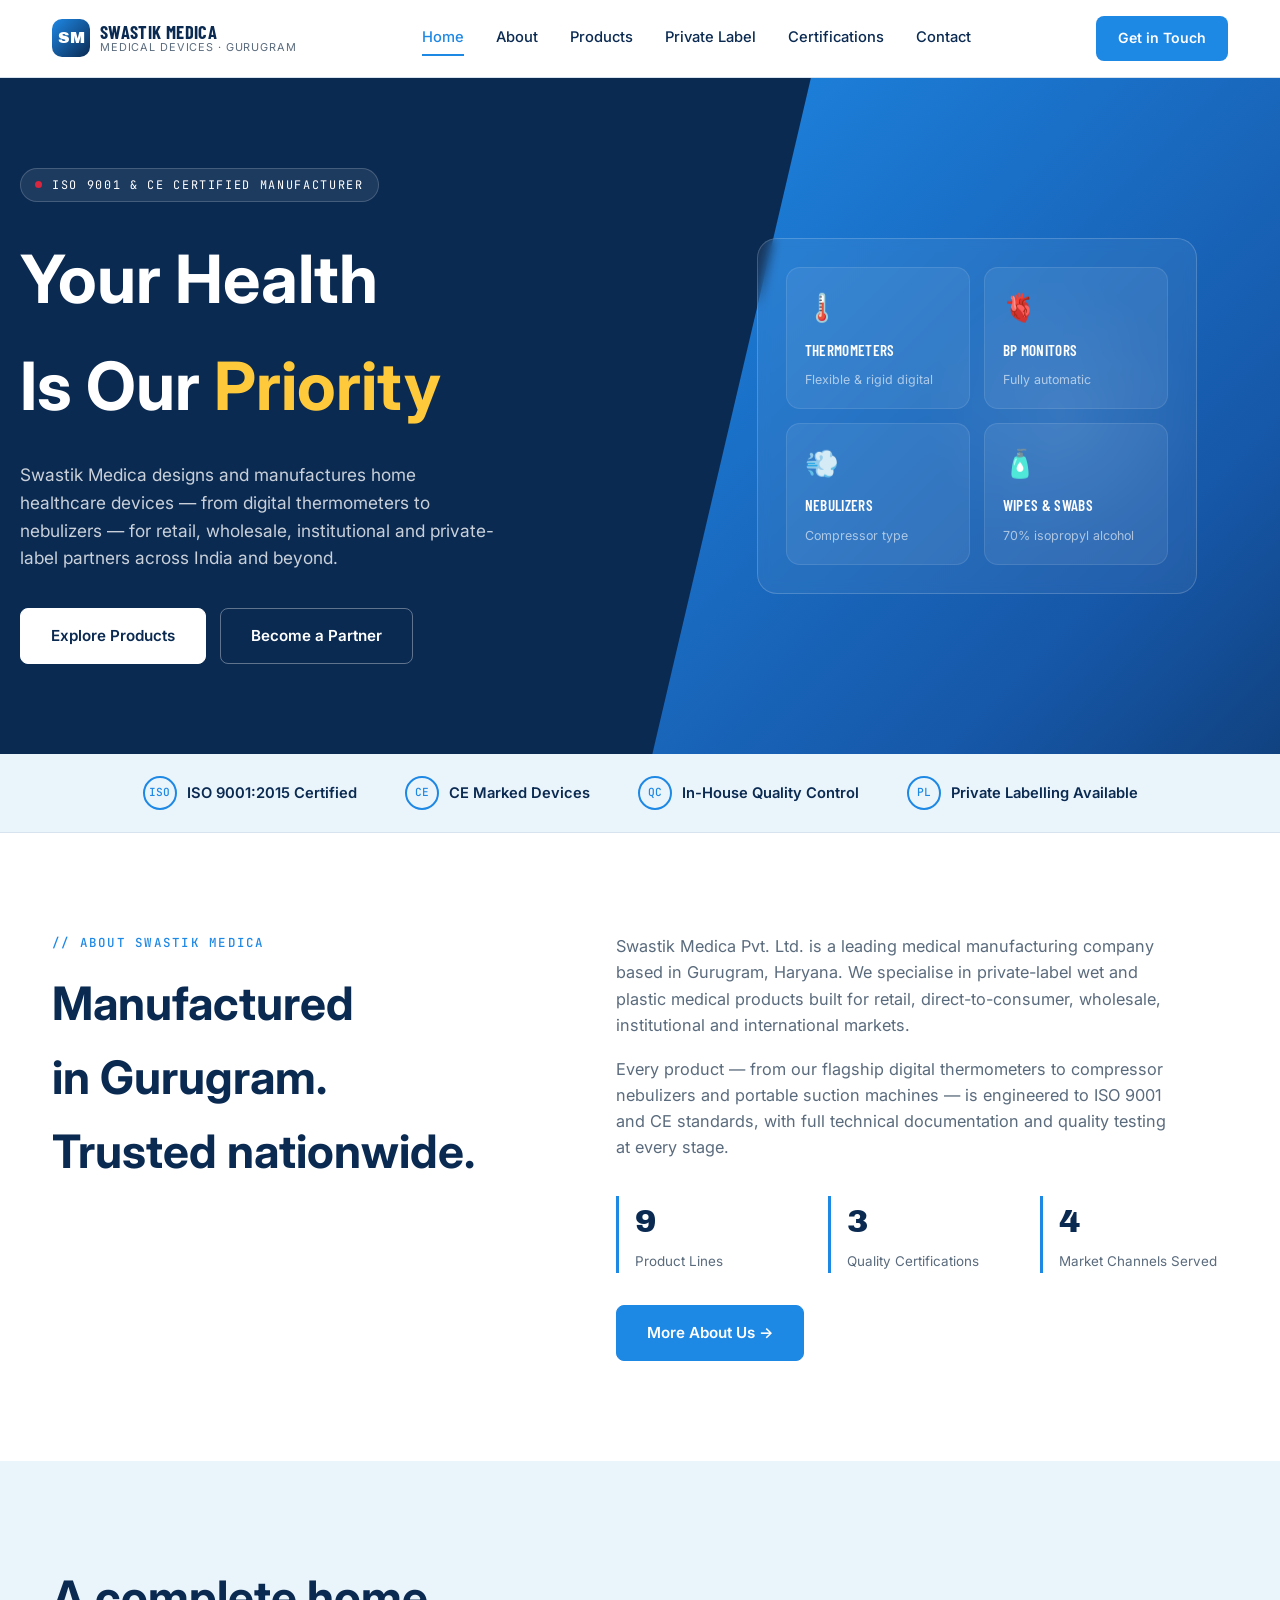
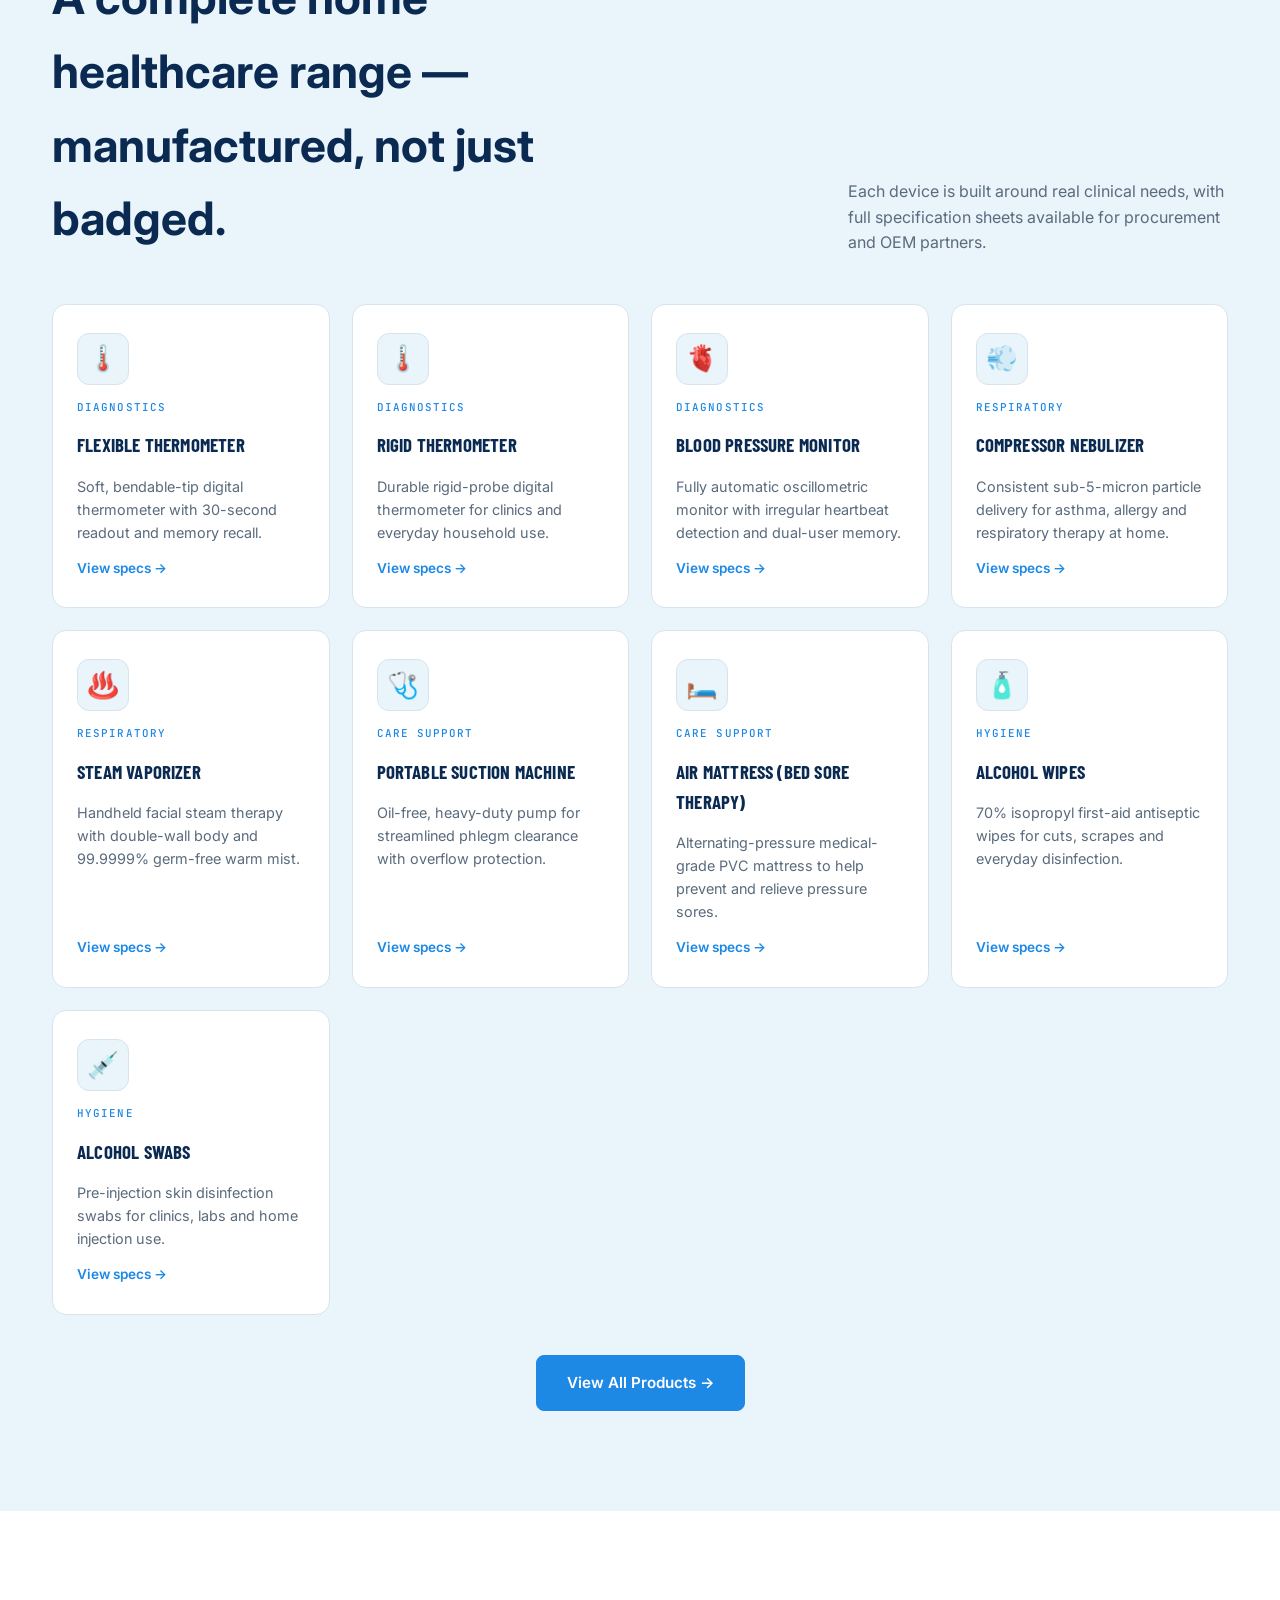
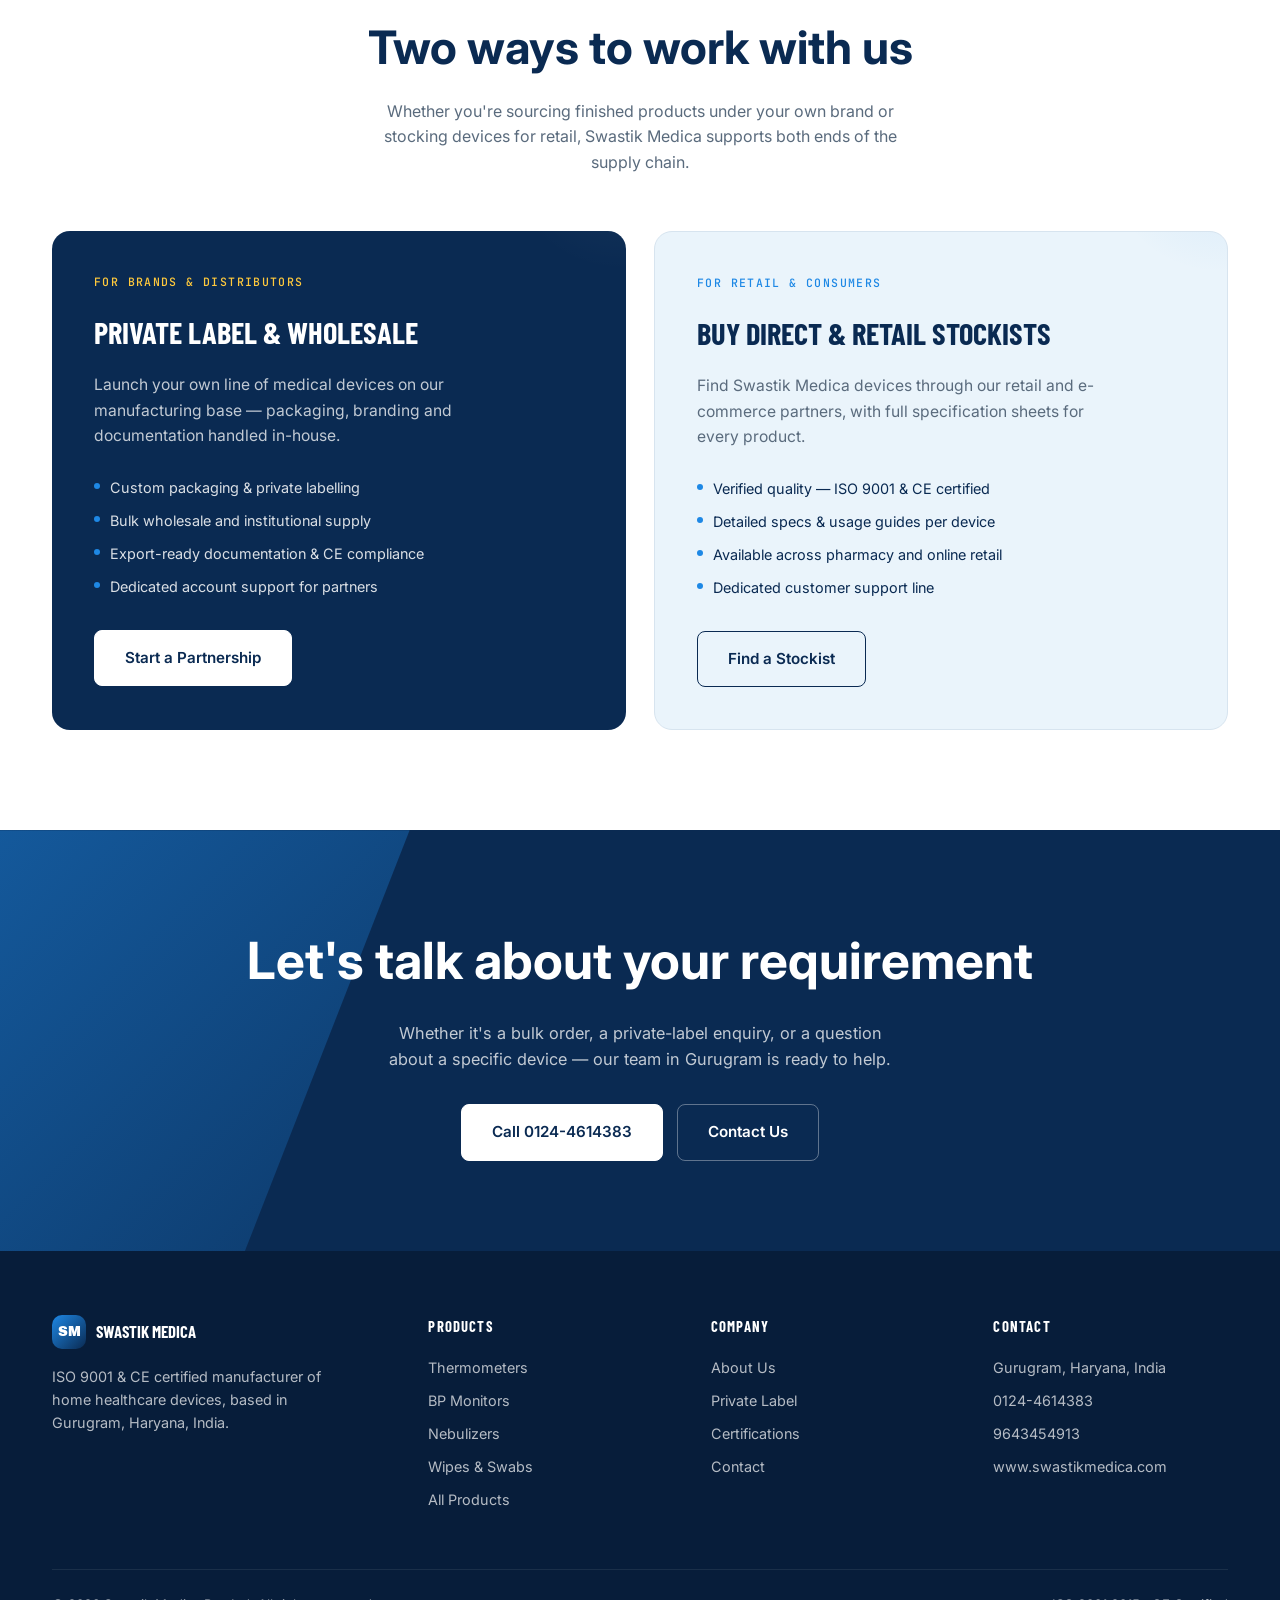
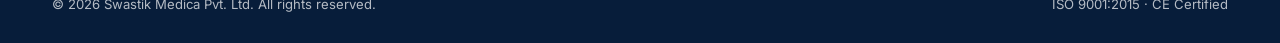
==== commit 1ed82671: "Revert "Redesign: dark glassmorphism + fluid design system" This reverts commit 5897424040973175faf9" ====
--- a/index.html
+++ b/index.html
@@ -6,16 +6,10 @@
 <title>Swastik Medica — Medical Devices, Manufactured</title>
 <link rel="preconnect" href="https://fonts.googleapis.com">
 <link rel="preconnect" href="https://fonts.gstatic.com" crossorigin>
-<link href="https://fonts.googleapis.com/css2?family=Syne:wght@400;500;600;700;800&family=Inter:wght@300;400;500;600&family=Space+Mono:wght@400;700&display=swap" rel="stylesheet">
+<link href="https://fonts.googleapis.com/css2?family=Archivo+Black&family=Barlow+Condensed:wght@500;600;700&family=Inter:wght@400;500;600;700&family=JetBrains+Mono:wght@500&display=swap" rel="stylesheet">
 <link rel="stylesheet" href="css/style.css">
 </head>
 <body>
-
-<div class="orbs" aria-hidden="true">
-  <div class="orb orb-1"></div>
-  <div class="orb orb-2"></div>
-  <div class="orb orb-3"></div>
-</div>
 
 <header>
   <div class="nav">
--- a/css/style.css
+++ b/css/style.css
@@ -1,619 +1,545 @@
 :root{
-  --bg:#07071a;
-  --glass:rgba(255,255,255,0.05);
-  --glass-h:rgba(255,255,255,0.09);
-  --gb:rgba(255,255,255,0.09);
-  --gb-h:rgba(255,255,255,0.22);
-  --text:#ffffff;
-  --text-muted:rgba(255,255,255,0.55);
-  --text-dim:rgba(255,255,255,0.30);
-  --slate:rgba(255,255,255,0.55);
-  --accent:#22d3ee;
-  --accent2:#818cf8;
-  --accent3:#a78bfa;
-  --grad:linear-gradient(135deg,#22d3ee,#818cf8,#a78bfa);
-  --radius:20px;
-  --blur:blur(20px);
+  --navy:#0A2A52;
+  --cobalt:#1E88E5;
+  --ice:#EAF4FB;
+  --red:#D7263D;
+  --slate:#5A6B7D;
+  --line:#D7E4EF;
+  --white:#ffffff;
+  --gold:#FFC93C;
+  --radius:14px;
 }
 
 *{margin:0;padding:0;box-sizing:border-box;}
+
 html{scroll-behavior:smooth;}
+
 body{
   font-family:'Inter',sans-serif;
-  background:var(--bg);
-  color:var(--text);
+  color:var(--navy);
+  background:var(--white);
   line-height:1.6;
-  overflow-x:hidden;
   -webkit-font-smoothing:antialiased;
 }
 
-/* ---------- ORBS ---------- */
-.orbs{
-  position:fixed;inset:0;z-index:0;pointer-events:none;overflow:hidden;
-}
-.orb{
-  position:absolute;border-radius:50%;filter:blur(90px);
-  animation:drift 14s ease-in-out infinite alternate;
-}
-.orb-1{width:640px;height:640px;background:radial-gradient(circle,rgba(99,102,241,0.45),transparent 70%);top:-220px;left:-180px;animation-delay:0s;}
-.orb-2{width:520px;height:520px;background:radial-gradient(circle,rgba(6,182,212,0.35),transparent 70%);top:35%;right:-160px;animation-delay:-5s;}
-.orb-3{width:460px;height:460px;background:radial-gradient(circle,rgba(139,92,246,0.30),transparent 70%);bottom:-120px;left:28%;animation-delay:-10s;}
-
-@keyframes drift{
-  from{transform:translate(0,0) scale(1);}
-  to{transform:translate(50px,35px) scale(1.1);}
-}
-
-/* ---------- UTILITY ---------- */
+.display{
+  font-family:'Barlow Condensed',sans-serif;
+  font-weight:700;
+  letter-spacing:0.01em;
+  text-transform:uppercase;
+  line-height:1.05;
+}
+
+.mono{
+  font-family:'JetBrains Mono',monospace;
+  font-weight:500;
+  letter-spacing:0.12em;
+  text-transform:uppercase;
+  font-size:0.72rem;
+}
+
 a{color:inherit;text-decoration:none;}
-.wrap{max-width:1240px;margin:0 auto;padding:0 32px;position:relative;z-index:1;}
-
-.grad-text{
-  background:var(--grad);
-  -webkit-background-clip:text;
-  -webkit-text-fill-color:transparent;
-  background-clip:text;
-}
+
+.wrap{max-width:1240px;margin:0 auto;padding:0 32px;}
 
 /* ---------- HEADER ---------- */
 header{
-  position:fixed;top:0;left:0;right:0;z-index:100;
-  padding:16px 32px;
+  position:sticky;top:0;z-index:50;
+  background:rgba(255,255,255,0.92);
+  backdrop-filter:blur(8px);
+  border-bottom:1px solid var(--line);
 }
 .nav{
   display:flex;align-items:center;justify-content:space-between;
-  max-width:1240px;margin:0 auto;
-  background:rgba(7,7,26,0.55);
-  backdrop-filter:blur(24px);
-  -webkit-backdrop-filter:blur(24px);
-  border:1px solid rgba(255,255,255,0.09);
-  border-radius:16px;
-  padding:14px 24px;
-}
-.logo{display:flex;align-items:center;gap:10px;}
+  padding:16px 32px;max-width:1240px;margin:0 auto;
+}
+.logo{
+  display:flex;align-items:center;gap:10px;
+}
 .logo-mark{
-  width:36px;height:36px;border-radius:10px;
-  background:linear-gradient(135deg,#22d3ee,#6366f1);
+  width:38px;height:38px;border-radius:10px;
+  background:linear-gradient(135deg,var(--cobalt),var(--navy));
   display:flex;align-items:center;justify-content:center;
-  font-family:'Syne',sans-serif;font-weight:800;font-size:13px;
-  color:#fff;flex-shrink:0;
-}
-.logo-text{display:flex;flex-direction:column;line-height:1.15;}
-.logo-text strong{font-family:'Syne',sans-serif;font-weight:700;font-size:1.05rem;}
-.logo-text span{font-size:0.65rem;color:var(--text-dim);letter-spacing:0.1em;text-transform:uppercase;}
-
-nav.links{display:flex;gap:28px;align-items:center;}
+  color:#fff;font-family:'Archivo Black',sans-serif;font-size:1rem;
+  flex-shrink:0;
+}
+.logo-text{display:flex;flex-direction:column;line-height:1.1;}
+.logo-text strong{font-family:'Barlow Condensed',sans-serif;font-weight:700;font-size:1.15rem;text-transform:uppercase;letter-spacing:0.02em;}
+.logo-text span{font-size:0.68rem;color:var(--slate);letter-spacing:0.08em;text-transform:uppercase;}
+
+nav.links{display:flex;gap:32px;align-items:center;}
 nav.links a{
-  font-size:0.88rem;font-weight:500;color:var(--text-muted);
+  font-size:0.92rem;font-weight:500;color:var(--navy);
+  position:relative;padding:4px 0;
   transition:color .2s;
 }
-nav.links a:hover,nav.links a.active{color:var(--text);}
+nav.links a:hover, nav.links a.active{color:var(--cobalt);}
+nav.links a::after{
+  content:'';position:absolute;left:0;bottom:-2px;width:0;height:2px;
+  background:var(--cobalt);transition:width .25s;
+}
+nav.links a:hover::after, nav.links a.active::after{width:100%;}
 
 .nav-cta{
-  background:linear-gradient(135deg,rgba(34,211,238,0.12),rgba(99,102,241,0.12));
-  border:1px solid rgba(99,102,241,0.35);
-  color:var(--accent2);padding:9px 20px;border-radius:10px;
-  font-size:0.85rem;font-weight:600;transition:all .2s;
-  white-space:nowrap;
-}
-.nav-cta:hover{
-  background:linear-gradient(135deg,rgba(34,211,238,0.2),rgba(99,102,241,0.2));
-  border-color:rgba(99,102,241,0.6);
-}
-
-/* ---------- PAGE HERO ---------- */
+  background:var(--cobalt);color:#fff;padding:11px 22px;border-radius:8px;
+  font-weight:600;font-size:0.88rem;transition:background .2s, transform .2s;
+}
+.nav-cta:hover{background:var(--navy);transform:translateY(-1px);}
+
+/* ---------- PAGE HERO (for non-home pages) ---------- */
 .page-hero{
-  padding:160px 0 80px;position:relative;
-}
-.page-hero-content{max-width:700px;position:relative;z-index:1;}
-.page-hero h1{
-  font-family:'Syne',sans-serif;font-weight:800;
-  font-size:clamp(2.4rem,5vw,4rem);letter-spacing:-0.025em;
-  line-height:1.08;margin-bottom:16px;
-}
-.page-hero p{color:var(--text-muted);font-size:1.08rem;max-width:560px;line-height:1.7;}
+  position:relative;
+  background:var(--navy);
+  color:#fff;
+  overflow:hidden;
+  padding:80px 0 64px;
+}
+.page-hero::before{
+  content:'';position:absolute;top:0;right:-10%;width:55%;height:160%;
+  background:linear-gradient(135deg, var(--cobalt) 0%, #1657a8 60%, var(--navy) 100%);
+  clip-path:polygon(28% 0, 100% 0, 100% 100%, 0% 100%);
+}
+.page-hero-content{position:relative;z-index:2;max-width:680px;}
+.page-hero h1{font-size:clamp(2.2rem,4.5vw,3.6rem);margin-bottom:14px;}
+.page-hero p{color:rgba(255,255,255,0.78);font-size:1.05rem;max-width:560px;}
 .breadcrumb{
-  display:flex;gap:8px;align-items:center;
-  font-family:'Space Mono',monospace;font-size:0.72rem;
-  letter-spacing:0.08em;text-transform:uppercase;
-  color:var(--text-dim);margin-bottom:22px;
-}
-.breadcrumb a{color:var(--text-muted);transition:color .2s;}
-.breadcrumb a:hover{color:var(--text);}
-
-/* ---------- HERO ---------- */
+  display:flex;gap:8px;align-items:center;font-family:'JetBrains Mono',monospace;
+  font-size:0.74rem;letter-spacing:0.08em;text-transform:uppercase;
+  color:rgba(255,255,255,0.55);margin-bottom:18px;position:relative;z-index:2;
+}
+.breadcrumb a{color:rgba(255,255,255,0.8);transition:color .2s;}
+.breadcrumb a:hover{color:#fff;}
+
+/* ---------- HERO (homepage) ---------- */
 .hero{
-  min-height:100vh;display:flex;align-items:center;
-  padding:120px 0 80px;position:relative;
+  position:relative;
+  background:var(--navy);
+  color:#fff;
+  overflow:hidden;
+  min-height:560px;
+  display:flex;
+  align-items:center;
+}
+.hero::before{
+  content:'';position:absolute;top:0;right:-8%;width:62%;height:140%;
+  background:linear-gradient(135deg, var(--cobalt) 0%, #1657a8 60%, var(--navy) 100%);
+  clip-path:polygon(28% 0, 100% 0, 100% 100%, 0% 100%);
+}
+.hero::after{
+  content:'';position:absolute;right:6%;top:50%;transform:translateY(-50%);
+  width:280px;height:280px;border-radius:50%;
+  background:radial-gradient(circle, rgba(255,255,255,0.08) 0%, transparent 70%);
 }
 .hero-grid{
-  display:grid;grid-template-columns:1.1fr 0.9fr;
-  gap:60px;align-items:center;width:100%;
+  display:grid;grid-template-columns:1.05fr 0.95fr;gap:48px;align-items:center;
+  width:100%;position:relative;z-index:2;padding:90px 0 90px;
 }
 .eyebrow{
-  display:inline-flex;align-items:center;gap:8px;
-  background:rgba(34,211,238,0.07);
-  border:1px solid rgba(34,211,238,0.2);
-  padding:6px 14px;border-radius:30px;margin-bottom:28px;
-  font-size:0.72rem;letter-spacing:0.16em;text-transform:uppercase;
-  font-family:'Space Mono',monospace;color:var(--accent);
-}
-.eyebrow .dot{
-  width:6px;height:6px;border-radius:50%;background:var(--accent);
-  animation:pulse 2.2s ease-in-out infinite;
-}
-@keyframes pulse{0%,100%{opacity:1;transform:scale(1);}50%{opacity:0.45;transform:scale(0.75);}}
+  display:inline-flex;align-items:center;gap:10px;
+  background:rgba(255,255,255,0.08);border:1px solid rgba(255,255,255,0.18);
+  padding:7px 14px;border-radius:30px;margin-bottom:24px;
+}
+.eyebrow .dot{width:7px;height:7px;border-radius:50%;background:var(--red);}
+.eyebrow span{font-size:0.74rem;letter-spacing:0.14em;text-transform:uppercase;font-family:'JetBrains Mono',monospace;}
 
 .hero h1{
-  font-family:'Syne',sans-serif;font-weight:800;
-  font-size:clamp(3rem,5.5vw,5rem);
-  line-height:1.05;margin-bottom:24px;letter-spacing:-0.025em;
-}
-.hero h1 .accent{
-  background:var(--grad);
-  -webkit-background-clip:text;
-  -webkit-text-fill-color:transparent;
-  background-clip:text;
-}
+  font-size:clamp(2.6rem, 5.2vw, 4.4rem);
+  margin-bottom:22px;
+}
+.hero h1 .accent{color:var(--gold);}
+
 .hero p{
-  font-size:1.08rem;color:var(--text-muted);
-  max-width:480px;margin-bottom:40px;line-height:1.75;
+  font-family:'Inter',sans-serif;font-weight:400;font-size:1.08rem;
+  color:rgba(255,255,255,0.78);max-width:480px;margin-bottom:36px;
 }
 .hero-actions{display:flex;gap:14px;flex-wrap:wrap;}
 
 /* ---------- BUTTONS ---------- */
 .btn-primary{
-  background:linear-gradient(135deg,#22d3ee,#6366f1);
-  color:#fff;padding:14px 28px;border-radius:12px;
-  font-weight:600;font-size:0.95rem;display:inline-block;
-  transition:opacity .2s,transform .2s;
-}
-.btn-primary:hover{opacity:0.88;transform:translateY(-2px);}
-
+  background:#fff;color:var(--navy);padding:15px 30px;border-radius:8px;
+  font-weight:600;font-size:0.95rem;transition:transform .2s, box-shadow .2s;
+  display:inline-block;border:1px solid #fff;
+}
+.btn-primary:hover{transform:translateY(-2px);box-shadow:0 10px 24px rgba(0,0,0,0.25);}
 .btn-ghost{
-  background:rgba(255,255,255,0.05);
-  backdrop-filter:var(--blur);
-  border:1px solid rgba(255,255,255,0.12);
-  color:var(--text);padding:14px 28px;border-radius:12px;
-  font-weight:600;font-size:0.95rem;display:inline-block;
-  transition:all .2s;
-}
-.btn-ghost:hover{border-color:rgba(255,255,255,0.28);background:rgba(255,255,255,0.09);}
+  border:1px solid rgba(255,255,255,0.35);color:#fff;padding:15px 30px;border-radius:8px;
+  font-weight:600;font-size:0.95rem;transition:background .2s, border-color .2s;
+  display:inline-block;
+}
+.btn-ghost:hover{background:rgba(255,255,255,0.08);border-color:rgba(255,255,255,0.6);}
 
 .btn-primary.on-light{
-  background:linear-gradient(135deg,#22d3ee,#6366f1);
-  color:#fff;
-}
+  background:var(--cobalt);color:#fff;border-color:var(--cobalt);
+}
+.btn-primary.on-light:hover{background:var(--navy);border-color:var(--navy);}
 .btn-ghost.on-light{
-  background:rgba(255,255,255,0.05);
-  border:1px solid rgba(255,255,255,0.15);
-  color:var(--text);
-}
-
-/* ---------- HERO VISUAL ---------- */
-.hero-visual{position:relative;z-index:2;}
-.hero-visual::before{
-  content:'';position:absolute;top:-40px;right:-40px;
-  width:200px;height:200px;border-radius:50%;
-  background:radial-gradient(circle,rgba(34,211,238,0.12),transparent 70%);
-  pointer-events:none;
+  border-color:var(--navy);color:var(--navy);
+}
+.btn-ghost.on-light:hover{background:var(--ice);}
+
+/* ---------- HERO VISUAL (homepage device card) ---------- */
+.hero-visual{
+  position:relative;z-index:2;
+  display:flex;align-items:center;justify-content:center;
 }
 .device-card{
-  background:rgba(255,255,255,0.04);
-  backdrop-filter:blur(24px);
-  -webkit-backdrop-filter:blur(24px);
+  background:rgba(255,255,255,0.06);
+  border:1px solid rgba(255,255,255,0.18);
+  border-radius:20px;
+  padding:28px;
+  backdrop-filter:blur(6px);
+  display:grid;grid-template-columns:1fr 1fr;gap:14px;
+  width:100%;max-width:440px;
+}
+.device-tile{
+  background:rgba(255,255,255,0.07);
+  border-radius:14px;padding:18px;
+  display:flex;flex-direction:column;gap:8px;
   border:1px solid rgba(255,255,255,0.10);
-  border-radius:24px;padding:24px;
-  display:grid;grid-template-columns:1fr 1fr;gap:12px;
-}
-.device-tile{
-  background:rgba(255,255,255,0.05);
-  border:1px solid rgba(255,255,255,0.08);
-  border-radius:16px;padding:20px;
-  display:flex;flex-direction:column;gap:8px;
-  transition:all .3s;
-}
-.device-tile:hover{
-  background:rgba(255,255,255,0.10);
-  border-color:rgba(255,255,255,0.18);
-  transform:translateY(-4px);
-}
-.device-tile .ic{font-size:1.8rem;}
-.device-tile .lbl{font-family:'Syne',sans-serif;font-weight:700;font-size:0.9rem;}
-.device-tile .sub{font-size:0.76rem;color:var(--text-muted);}
+  transition:transform .25s, background .25s;
+}
+.device-tile:hover{transform:translateY(-4px);background:rgba(255,255,255,0.12);}
+.device-tile .ic{font-size:1.7rem;}
+.device-tile .lbl{font-family:'Barlow Condensed',sans-serif;font-weight:600;font-size:0.95rem;text-transform:uppercase;letter-spacing:0.02em;}
+.device-tile .sub{font-size:0.78rem;color:rgba(255,255,255,0.6);}
 
 /* ---------- CERT STRIP ---------- */
 .cert-strip{
-  padding:20px 0;position:relative;z-index:1;
-  border-top:1px solid rgba(255,255,255,0.06);
-  border-bottom:1px solid rgba(255,255,255,0.06);
-  background:rgba(255,255,255,0.015);
-}
-.cert-row{display:flex;align-items:center;justify-content:center;gap:48px;flex-wrap:wrap;}
+  background:var(--ice);
+  border-bottom:1px solid var(--line);
+  padding:22px 0;
+}
+.cert-row{
+  display:flex;align-items:center;justify-content:center;gap:48px;flex-wrap:wrap;
+}
 .cert-item{
-  display:flex;align-items:center;gap:10px;
-  font-size:0.88rem;font-weight:500;color:var(--text-muted);
+  display:flex;align-items:center;gap:10px;color:var(--navy);font-weight:600;font-size:0.92rem;
 }
 .cert-item a{transition:color .2s;}
-.cert-item a:hover{color:var(--text);}
+.cert-item a:hover{color:var(--cobalt);}
 .cert-item .badge{
-  width:32px;height:32px;border-radius:8px;
-  border:1px solid rgba(34,211,238,0.3);
+  width:34px;height:34px;border-radius:50%;
+  border:2px solid var(--cobalt);
   display:flex;align-items:center;justify-content:center;
-  font-size:0.62rem;font-family:'Space Mono',monospace;
-  color:var(--accent);flex-shrink:0;
+  font-size:0.7rem;font-family:'JetBrains Mono',monospace;font-weight:500;color:var(--cobalt);
+  flex-shrink:0;
 }
 
 /* ---------- GENERIC SECTION ---------- */
-section.section{padding:100px 0;position:relative;}
+section.section{padding:100px 0;}
 section.section.tight{padding:72px 0;}
 .section-label{
-  font-family:'Space Mono',monospace;font-size:0.72rem;
-  letter-spacing:0.2em;text-transform:uppercase;
-  color:var(--accent);display:block;margin-bottom:16px;
-}
-.section h2{
-  font-family:'Syne',sans-serif;font-weight:800;
-  font-size:clamp(2rem,3.8vw,3.2rem);line-height:1.1;
-  letter-spacing:-0.025em;color:var(--text);
-}
-.section-on-ice{
-  background:rgba(255,255,255,0.02);
-  border-top:1px solid rgba(255,255,255,0.05);
-  border-bottom:1px solid rgba(255,255,255,0.05);
-}
+  font-family:'JetBrains Mono',monospace;font-size:0.78rem;letter-spacing:0.18em;
+  text-transform:uppercase;color:var(--cobalt);font-weight:500;margin-bottom:14px;
+  display:block;
+}
+.section h2{font-size:clamp(2rem,3.6vw,3rem);color:var(--navy);}
+.section-on-ice{background:var(--ice);}
 
 /* ---------- ABOUT GRID ---------- */
 .about-grid{
-  display:grid;grid-template-columns:0.9fr 1.1fr;gap:80px;align-items:center;
-}
-.about-body p{color:var(--text-muted);margin-bottom:20px;font-size:1.02rem;line-height:1.75;max-width:520px;}
-.stat-row{display:grid;grid-template-columns:repeat(3,1fr);gap:20px;margin-top:36px;}
+  display:grid;grid-template-columns:0.9fr 1.1fr;gap:64px;align-items:start;
+}
+.about-body p{color:var(--slate);margin-bottom:18px;font-size:1.02rem;max-width:560px;}
+.stat-row{
+  display:grid;grid-template-columns:repeat(3,1fr);gap:24px;margin-top:36px;
+}
 .stat{
-  background:rgba(255,255,255,0.05);
-  backdrop-filter:var(--blur);
-  border:1px solid rgba(255,255,255,0.09);
-  border-radius:16px;padding:24px 20px;text-align:center;
-  transition:all .3s;
-}
-.stat:hover{border-color:rgba(255,255,255,0.2);background:rgba(255,255,255,0.08);}
-.stat .num{
-  font-family:'Syne',sans-serif;font-weight:800;font-size:2.2rem;
-  background:var(--grad);-webkit-background-clip:text;
-  -webkit-text-fill-color:transparent;background-clip:text;
-}
-.stat .lbl{font-size:0.82rem;color:var(--text-muted);margin-top:4px;}
+  border-left:3px solid var(--cobalt);padding-left:16px;
+}
+.stat .num{font-family:'Archivo Black',sans-serif;font-size:2rem;color:var(--navy);}
+.stat .lbl{font-size:0.84rem;color:var(--slate);margin-top:4px;}
 
 /* ---------- PRODUCTS ---------- */
 .products-head{
-  display:flex;justify-content:space-between;align-items:flex-end;
-  flex-wrap:wrap;gap:24px;margin-bottom:48px;
+  display:flex;justify-content:space-between;align-items:flex-end;flex-wrap:wrap;gap:24px;
+  margin-bottom:48px;
 }
 .products-head h2{max-width:560px;}
-.products-head p{color:var(--text-muted);max-width:380px;}
-
-.product-grid{display:grid;grid-template-columns:repeat(4,1fr);gap:20px;}
+.products-head p{color:var(--slate);max-width:380px;}
+
+.product-grid{
+  display:grid;grid-template-columns:repeat(4,1fr);gap:22px;
+}
 .product-card{
-  background:rgba(255,255,255,0.04);
-  backdrop-filter:var(--blur);
-  -webkit-backdrop-filter:var(--blur);
-  border:1px solid rgba(255,255,255,0.09);
-  border-radius:var(--radius);padding:28px 24px;
+  background:#fff;border-radius:var(--radius);padding:28px 24px;
+  border:1px solid var(--line);
+  transition:transform .25s, box-shadow .25s, border-color .25s;
   display:flex;flex-direction:column;gap:14px;
-  transition:all .3s;position:relative;overflow:hidden;
-}
-.product-card::before{
-  content:'';position:absolute;top:0;left:0;right:0;height:1px;
-  background:linear-gradient(90deg,transparent,rgba(255,255,255,0.18),transparent);
-  opacity:0;transition:opacity .3s;
 }
 .product-card:hover{
-  border-color:rgba(255,255,255,0.2);
-  background:rgba(255,255,255,0.08);
   transform:translateY(-6px);
-}
-.product-card:hover::before{opacity:1;}
+  box-shadow:0 20px 40px rgba(10,42,82,0.10);
+  border-color:transparent;
+}
 .product-icon{
-  width:52px;height:52px;border-radius:14px;
-  background:linear-gradient(135deg,rgba(34,211,238,0.12),rgba(99,102,241,0.12));
-  border:1px solid rgba(255,255,255,0.10);
+  width:52px;height:52px;border-radius:12px;
+  background:var(--ice);
   display:flex;align-items:center;justify-content:center;
-  font-size:1.6rem;transition:all .3s;
-}
-.product-card:hover .product-icon{
-  background:linear-gradient(135deg,rgba(34,211,238,0.22),rgba(99,102,241,0.22));
-}
-.product-card h3{font-family:'Syne',sans-serif;font-weight:700;font-size:1.08rem;color:var(--text);}
-.product-card p{font-size:0.9rem;color:var(--text-muted);flex-grow:1;line-height:1.65;}
+  font-size:1.6rem;
+  border:1px solid var(--line);
+  transition:background .25s, color .25s, border-color .25s;
+}
+.product-card:hover .product-icon{background:var(--cobalt);color:#fff;border-color:var(--cobalt);}
+.product-card h3{
+  font-family:'Barlow Condensed',sans-serif;font-weight:700;text-transform:uppercase;
+  font-size:1.18rem;letter-spacing:0.01em;color:var(--navy);
+}
+.product-card p{font-size:0.9rem;color:var(--slate);flex-grow:1;}
 .product-card .tag{
-  font-family:'Space Mono',monospace;font-size:0.65rem;
-  letter-spacing:0.12em;text-transform:uppercase;color:var(--accent);font-weight:400;
+  font-family:'JetBrains Mono',monospace;font-size:0.68rem;letter-spacing:0.1em;
+  text-transform:uppercase;color:var(--cobalt);font-weight:500;
 }
 .product-card .more{
-  font-size:0.85rem;font-weight:600;color:var(--accent2);
-  display:inline-flex;align-items:center;gap:6px;transition:gap .2s;
+  font-size:0.85rem;font-weight:600;color:var(--cobalt);display:inline-flex;align-items:center;gap:6px;
+  transition:gap .2s;
 }
 .product-card:hover .more{gap:10px;}
 
-/* ---------- FILTER PILLS ---------- */
-.filter-row{display:flex;gap:10px;flex-wrap:wrap;margin-bottom:40px;}
+/* ---------- FILTER PILLS (products listing) ---------- */
+.filter-row{
+  display:flex;gap:10px;flex-wrap:wrap;margin-bottom:40px;
+}
 .filter-pill{
-  font-family:'Space Mono',monospace;font-size:0.7rem;
-  letter-spacing:0.08em;text-transform:uppercase;
-  padding:9px 18px;border-radius:30px;
-  border:1px solid rgba(255,255,255,0.10);
-  background:rgba(255,255,255,0.04);color:var(--text-muted);
+  font-family:'JetBrains Mono',monospace;font-size:0.74rem;letter-spacing:0.08em;
+  text-transform:uppercase;padding:9px 18px;border-radius:30px;
+  border:1px solid var(--line);background:#fff;color:var(--navy);
   cursor:pointer;transition:all .2s;
 }
-.filter-pill:hover{border-color:rgba(255,255,255,0.22);color:var(--text);}
-.filter-pill.active{
-  background:linear-gradient(135deg,rgba(34,211,238,0.12),rgba(99,102,241,0.12));
-  border-color:rgba(99,102,241,0.45);color:var(--text);
-}
-
-/* ---------- DUAL PATH ---------- */
+.filter-pill:hover{border-color:var(--cobalt);color:var(--cobalt);}
+.filter-pill.active{background:var(--navy);color:#fff;border-color:var(--navy);}
+
+/* ---------- DUAL PATH (B2B / B2C) ---------- */
 .dual-head{text-align:center;margin-bottom:56px;}
-.dual-head p{color:var(--text-muted);max-width:560px;margin:14px auto 0;}
-
-.dual-grid{display:grid;grid-template-columns:1fr 1fr;gap:24px;}
+.dual-head p{color:var(--slate);max-width:560px;margin:14px auto 0;}
+
+.dual-grid{
+  display:grid;grid-template-columns:1fr 1fr;gap:28px;
+}
 .dual-card{
-  border-radius:24px;padding:44px;
+  border-radius:18px;padding:42px;
   position:relative;overflow:hidden;
 }
 .dual-card.b2b{
-  background:linear-gradient(135deg,rgba(99,102,241,0.12),rgba(139,92,246,0.08));
-  border:1px solid rgba(99,102,241,0.22);
+  background:var(--navy);color:#fff;
 }
 .dual-card.b2c{
-  background:rgba(255,255,255,0.03);
-  border:1px solid rgba(255,255,255,0.08);
+  background:var(--ice);color:var(--navy);border:1px solid var(--line);
 }
 .dual-card::before{
-  content:'';position:absolute;top:-70px;right:-70px;
-  width:220px;height:220px;border-radius:50%;pointer-events:none;
-}
-.dual-card.b2b::before{background:radial-gradient(circle,rgba(99,102,241,0.18),transparent 70%);}
-.dual-card.b2c::before{background:radial-gradient(circle,rgba(34,211,238,0.10),transparent 70%);}
-
-.dual-card .mono{
-  font-family:'Space Mono',monospace;font-size:0.7rem;
-  letter-spacing:0.15em;text-transform:uppercase;
-  display:block;margin-bottom:18px;
-}
-.dual-card.b2b .mono{color:var(--accent2);}
-.dual-card.b2c .mono{color:var(--accent);}
+  content:'';position:absolute;top:-40%;right:-20%;width:240px;height:240px;
+  border-radius:50%;
+}
+.dual-card.b2b::before{background:radial-gradient(circle, rgba(255,255,255,0.06), transparent 70%);}
+.dual-card.b2c::before{background:radial-gradient(circle, rgba(30,136,229,0.10), transparent 70%);}
+
+.dual-card .mono{display:block;margin-bottom:16px;}
+.dual-card.b2b .mono{color:var(--gold);}
+.dual-card.b2c .mono{color:var(--cobalt);}
 
 .dual-card h3{
-  font-family:'Syne',sans-serif;font-weight:800;
-  font-size:1.8rem;margin-bottom:16px;
-  line-height:1.15;letter-spacing:-0.02em;
-}
-.dual-card p{font-size:0.97rem;margin-bottom:28px;color:var(--text-muted);max-width:380px;position:relative;z-index:1;}
-.dual-list{list-style:none;margin-bottom:36px;position:relative;z-index:1;}
+  font-family:'Barlow Condensed',sans-serif;font-weight:700;text-transform:uppercase;
+  font-size:1.9rem;margin-bottom:16px;position:relative;z-index:1;
+}
+.dual-card p{font-size:0.98rem;margin-bottom:28px;position:relative;z-index:1;max-width:420px;}
+.dual-card.b2b p{color:rgba(255,255,255,0.75);}
+.dual-card.b2c p{color:var(--slate);}
+
+.dual-list{list-style:none;margin-bottom:32px;position:relative;z-index:1;}
 .dual-list li{
-  display:flex;align-items:flex-start;gap:10px;
-  font-size:0.9rem;color:var(--text-muted);margin-bottom:10px;
+  display:flex;align-items:flex-start;gap:10px;font-size:0.9rem;margin-bottom:10px;
 }
 .dual-list li::before{
-  content:'';width:5px;height:5px;border-radius:50%;
-  margin-top:8px;flex-shrink:0;
-}
-.dual-card.b2b .dual-list li::before{background:var(--accent2);}
-.dual-card.b2c .dual-list li::before{background:var(--accent);}
+  content:'';width:6px;height:6px;border-radius:50%;margin-top:7px;flex-shrink:0;
+  background:var(--cobalt);
+}
+.dual-card.b2b .dual-list li{color:rgba(255,255,255,0.85);}
+.dual-card.b2c .dual-list li{color:var(--navy);}
 
 /* ---------- CTA BAND ---------- */
-.cta-band{padding:100px 0;position:relative;}
-.cta-content,.cta-inner{
-  background:linear-gradient(135deg,rgba(99,102,241,0.10),rgba(34,211,238,0.07));
-  border:1px solid rgba(99,102,241,0.18);
-  border-radius:28px;padding:80px 60px;text-align:center;
-  position:relative;overflow:hidden;
-}
-.cta-content::before,.cta-inner::before{
-  content:'';position:absolute;top:-80px;left:50%;transform:translateX(-50%);
-  width:500px;height:340px;
-  background:radial-gradient(ellipse,rgba(99,102,241,0.10),transparent 70%);
-  pointer-events:none;
-}
-.cta-content h2,.cta-inner h2{
-  font-family:'Syne',sans-serif;font-weight:800;
-  font-size:clamp(2rem,4vw,3.2rem);
-  letter-spacing:-0.025em;margin-bottom:16px;
-  position:relative;z-index:1;
-}
-.cta-content p,.cta-inner p{
-  color:var(--text-muted);max-width:500px;
-  margin:0 auto 36px;font-size:1.02rem;
-  position:relative;z-index:1;
-}
-.cta-actions{
-  display:flex;gap:14px;justify-content:center;
-  flex-wrap:wrap;position:relative;z-index:1;
-}
+.cta-band{
+  position:relative;background:var(--navy);color:#fff;overflow:hidden;
+  padding:90px 0;
+}
+.cta-band::before{
+  content:'';position:absolute;top:0;left:-10%;width:60%;height:140%;
+  background:linear-gradient(135deg, var(--cobalt) 0%, var(--navy) 100%);
+  clip-path:polygon(0 0, 70% 0, 40% 100%, 0 100%);
+  opacity:0.55;
+}
+.cta-content{position:relative;z-index:1;text-align:center;}
+.cta-content h2{
+  font-size:clamp(2rem,4vw,3.2rem);margin-bottom:18px;color:#fff;
+}
+.cta-content p{color:rgba(255,255,255,0.75);max-width:520px;margin:0 auto 32px;font-size:1.02rem;}
+.cta-actions{display:flex;gap:14px;justify-content:center;flex-wrap:wrap;}
 
 /* ---------- FOOTER ---------- */
 footer{
-  border-top:1px solid rgba(255,255,255,0.06);
-  padding:64px 0 28px;
-  background:rgba(0,0,0,0.18);
-  position:relative;z-index:1;
+  background:#071d3a;color:rgba(255,255,255,0.7);padding:64px 0 28px;
 }
 .footer-grid{
-  display:grid;grid-template-columns:1.4fr 1fr 1fr 1fr;
-  gap:48px;margin-bottom:48px;
+  display:grid;grid-template-columns:1.4fr 1fr 1fr 1fr;gap:48px;margin-bottom:48px;
 }
 .footer-grid h4{
-  font-family:'Syne',sans-serif;font-weight:700;
-  text-transform:uppercase;font-size:0.88rem;
-  letter-spacing:0.08em;margin-bottom:18px;
-  color:rgba(255,255,255,0.85);
+  font-family:'Barlow Condensed',sans-serif;text-transform:uppercase;font-weight:700;
+  color:#fff;font-size:0.92rem;letter-spacing:0.08em;margin-bottom:18px;
 }
 .footer-grid ul{list-style:none;}
-.footer-grid li{margin-bottom:10px;font-size:0.88rem;color:var(--text-muted);}
-.footer-grid a:hover{color:var(--text);}
-.footer-logo{display:flex;align-items:center;gap:10px;margin-bottom:14px;}
-.footer-logo .logo-mark{width:32px;height:32px;font-size:12px;}
-.footer-logo strong{font-family:'Syne',sans-serif;font-weight:700;font-size:1rem;color:var(--text);}
-.footer-grid > div:first-child p{font-size:0.88rem;color:var(--text-muted);max-width:280px;line-height:1.65;}
+.footer-grid li{margin-bottom:10px;font-size:0.9rem;}
+.footer-grid a:hover{color:#fff;}
+.footer-logo{display:flex;align-items:center;gap:10px;margin-bottom:16px;}
+.footer-logo .logo-mark{width:34px;height:34px;font-size:0.85rem;}
+.footer-logo strong{font-family:'Barlow Condensed',sans-serif;font-weight:700;text-transform:uppercase;color:#fff;font-size:1.05rem;}
+.footer-grid > div:first-child p{font-size:0.9rem;max-width:300px;margin-bottom:18px;}
+
 .footer-bottom{
-  border-top:1px solid rgba(255,255,255,0.06);padding-top:24px;
-  display:flex;justify-content:space-between;align-items:center;
-  flex-wrap:wrap;gap:12px;font-size:0.8rem;color:var(--text-dim);
-}
-
-/* ---------- PRODUCT DETAIL ---------- */
+  border-top:1px solid rgba(255,255,255,0.08);padding-top:24px;
+  display:flex;justify-content:space-between;align-items:center;flex-wrap:wrap;gap:12px;
+  font-size:0.82rem;
+}
+
+/* ---------- PRODUCT DETAIL PAGE ---------- */
 .product-detail{
   display:grid;grid-template-columns:1fr 1fr;gap:64px;align-items:start;
 }
 .product-visual{
-  background:rgba(255,255,255,0.04);
-  backdrop-filter:var(--blur);
-  border:1px solid rgba(255,255,255,0.09);
-  border-radius:24px;padding:60px;
-  display:flex;align-items:center;justify-content:center;
-  min-height:380px;font-size:6rem;
-  position:relative;overflow:hidden;
-}
-.product-visual::before{
-  content:'';position:absolute;inset:0;
-  background:radial-gradient(circle at 50% 50%,rgba(34,211,238,0.06),transparent 70%);
+  background:var(--ice);border-radius:20px;
+  padding:48px;display:flex;align-items:center;justify-content:center;
+  min-height:380px;border:1px solid var(--line);
+  font-size:6rem;
 }
 .product-info .tag{
-  font-family:'Space Mono',monospace;font-size:0.7rem;
-  letter-spacing:0.14em;text-transform:uppercase;
-  color:var(--accent);margin-bottom:14px;display:inline-block;
-}
-.product-info h1{
-  font-family:'Syne',sans-serif;font-weight:800;
-  font-size:clamp(2rem,3.5vw,2.8rem);
-  letter-spacing:-0.025em;margin-bottom:18px;color:var(--text);
-}
-.product-info > p{color:var(--text-muted);font-size:1rem;margin-bottom:28px;line-height:1.75;max-width:480px;}
+  margin-bottom:14px;display:inline-block;
+  font-family:'JetBrains Mono',monospace;font-size:0.74rem;letter-spacing:0.12em;
+  text-transform:uppercase;color:var(--cobalt);font-weight:500;
+}
+.product-info h1{font-size:clamp(2rem,3.6vw,2.8rem);margin-bottom:18px;color:var(--navy);}
+.product-info > p{color:var(--slate);font-size:1.02rem;margin-bottom:28px;max-width:480px;}
 
 .feature-pills{display:flex;flex-wrap:wrap;gap:10px;margin-bottom:32px;}
 .feature-pill{
-  background:rgba(255,255,255,0.05);
-  border:1px solid rgba(255,255,255,0.10);
-  border-radius:30px;padding:8px 16px;
-  font-size:0.84rem;font-weight:500;color:var(--text-muted);
+  background:var(--ice);border:1px solid var(--line);border-radius:30px;
+  padding:8px 16px;font-size:0.84rem;font-weight:600;color:var(--navy);
   display:flex;align-items:center;gap:8px;
 }
 
-.spec-table{width:100%;border-collapse:collapse;margin-top:8px;}
-.spec-table tr{border-bottom:1px solid rgba(255,255,255,0.06);}
+.spec-table{
+  width:100%;border-collapse:collapse;margin-top:16px;
+}
+.spec-table tr{border-bottom:1px solid var(--line);}
 .spec-table tr:last-child{border-bottom:none;}
 .spec-table td{padding:14px 0;font-size:0.92rem;}
 .spec-table td:first-child{
-  font-family:'Space Mono',monospace;font-size:0.7rem;
-  letter-spacing:0.08em;text-transform:uppercase;
-  color:var(--accent);width:42%;
-}
-.spec-table td:last-child{color:var(--text);font-weight:500;}
+  font-family:'JetBrains Mono',monospace;font-size:0.74rem;letter-spacing:0.08em;
+  text-transform:uppercase;color:var(--cobalt);font-weight:500;width:42%;
+}
+.spec-table td:last-child{color:var(--navy);font-weight:500;}
 
 .feature-list{list-style:none;margin-top:8px;}
 .feature-list li{
-  display:flex;align-items:flex-start;gap:12px;
-  padding:12px 0;border-bottom:1px solid rgba(255,255,255,0.06);
-  font-size:0.95rem;color:var(--text-muted);
+  display:flex;align-items:flex-start;gap:12px;padding:12px 0;border-bottom:1px solid var(--line);
+  font-size:0.95rem;color:var(--navy);
 }
 .feature-list li:last-child{border-bottom:none;}
 .feature-list li .check{
-  width:22px;height:22px;border-radius:50%;
-  background:rgba(34,211,238,0.10);
-  border:1px solid rgba(34,211,238,0.25);
-  color:var(--accent);display:flex;align-items:center;
-  justify-content:center;font-size:0.7rem;flex-shrink:0;margin-top:1px;
+  width:22px;height:22px;border-radius:50%;background:var(--ice);color:var(--cobalt);
+  display:flex;align-items:center;justify-content:center;font-size:0.7rem;flex-shrink:0;margin-top:1px;
+  border:1px solid var(--line);
 }
 
 .detail-tabs-head{margin-bottom:32px;}
 
-/* ---------- CERT PAGE ---------- */
-.cert-grid{display:grid;grid-template-columns:repeat(3,1fr);gap:24px;}
+.related-strip{margin-top:0;}
+
+/* ---------- CERT / QUALITY PAGE ---------- */
+.cert-grid{
+  display:grid;grid-template-columns:repeat(3,1fr);gap:24px;
+}
 .cert-card{
-  background:rgba(255,255,255,0.04);
-  backdrop-filter:var(--blur);
-  border:1px solid rgba(255,255,255,0.09);
-  border-radius:var(--radius);padding:36px;text-align:center;
-  transition:all .3s;
-}
-.cert-card:hover{border-color:rgba(255,255,255,0.2);background:rgba(255,255,255,0.07);}
+  background:#fff;border:1px solid var(--line);border-radius:var(--radius);
+  padding:32px;text-align:center;
+}
 .cert-card .badge-lg{
-  width:64px;height:64px;border-radius:50%;
-  border:1px solid rgba(34,211,238,0.3);
-  display:flex;align-items:center;justify-content:center;
-  margin:0 auto 18px;font-family:'Space Mono',monospace;
-  color:var(--accent);font-size:0.9rem;
-}
-.cert-card h3{font-family:'Syne',sans-serif;font-weight:700;font-size:1.15rem;margin-bottom:10px;}
-.cert-card p{color:var(--text-muted);font-size:0.9rem;}
-
-.process-steps{display:grid;grid-template-columns:repeat(4,1fr);gap:24px;}
-.process-step{border-left:2px solid rgba(99,102,241,0.4);padding-left:20px;}
+  width:64px;height:64px;border-radius:50%;border:2px solid var(--cobalt);
+  display:flex;align-items:center;justify-content:center;margin:0 auto 18px;
+  font-family:'JetBrains Mono',monospace;font-weight:500;color:var(--cobalt);font-size:0.95rem;
+}
+.cert-card h3{
+  font-family:'Barlow Condensed',sans-serif;font-weight:700;text-transform:uppercase;
+  font-size:1.2rem;margin-bottom:10px;color:var(--navy);
+}
+.cert-card p{color:var(--slate);font-size:0.9rem;}
+
+.process-steps{
+  display:grid;grid-template-columns:repeat(4,1fr);gap:24px;
+}
+.process-step{
+  border-left:3px solid var(--cobalt);padding-left:18px;
+}
 .process-step .step-num{
-  font-family:'Syne',sans-serif;font-weight:800;font-size:2rem;
-  background:var(--grad);-webkit-background-clip:text;
-  -webkit-text-fill-color:transparent;background-clip:text;
-  margin-bottom:10px;
-}
-.process-step h3{font-family:'Syne',sans-serif;font-weight:700;font-size:1.05rem;margin-bottom:8px;}
-.process-step p{color:var(--text-muted);font-size:0.88rem;}
-
-/* ---------- CONTACT ---------- */
-.contact-grid{display:grid;grid-template-columns:1fr 1fr;gap:56px;align-items:start;}
+  font-family:'Archivo Black',sans-serif;font-size:1.8rem;color:var(--cobalt);margin-bottom:10px;
+}
+.process-step h3{
+  font-family:'Barlow Condensed',sans-serif;font-weight:700;text-transform:uppercase;
+  font-size:1.1rem;margin-bottom:8px;color:var(--navy);
+}
+.process-step p{color:var(--slate);font-size:0.88rem;}
+
+/* ---------- CONTACT PAGE ---------- */
+.contact-grid{
+  display:grid;grid-template-columns:1fr 1fr;gap:56px;align-items:start;
+}
 .contact-info-card{
-  background:rgba(255,255,255,0.04);
-  backdrop-filter:var(--blur);
-  border:1px solid rgba(255,255,255,0.09);
-  border-radius:var(--radius);padding:28px;margin-bottom:20px;
-}
-.contact-info-card h3{font-family:'Syne',sans-serif;font-weight:700;font-size:1.05rem;margin-bottom:12px;}
-.contact-info-card p,.contact-info-card a{color:var(--text-muted);font-size:0.95rem;display:block;margin-bottom:6px;}
-.contact-info-card a:hover{color:var(--accent);}
+  background:var(--ice);border:1px solid var(--line);border-radius:var(--radius);
+  padding:32px;margin-bottom:20px;
+}
+.contact-info-card h3{
+  font-family:'Barlow Condensed',sans-serif;font-weight:700;text-transform:uppercase;
+  font-size:1.1rem;margin-bottom:14px;color:var(--navy);
+}
+.contact-info-card p, .contact-info-card a{color:var(--slate);font-size:0.95rem;display:block;margin-bottom:6px;}
+.contact-info-card a:hover{color:var(--cobalt);}
 
 .form-field{margin-bottom:20px;}
-.form-field label{display:block;font-size:0.82rem;font-weight:500;color:var(--text-muted);margin-bottom:8px;letter-spacing:0.02em;}
-.form-field input,.form-field select,.form-field textarea{
-  width:100%;padding:13px 16px;
-  background:rgba(255,255,255,0.05);
-  border:1px solid rgba(255,255,255,0.10);
-  border-radius:10px;font-family:'Inter',sans-serif;
-  font-size:0.95rem;color:var(--text);transition:border-color .2s,background .2s;
-}
-.form-field input::placeholder,.form-field textarea::placeholder{color:var(--text-dim);}
-.form-field select option{background:#0d0d1e;color:var(--text);}
-.form-field input:focus,.form-field select:focus,.form-field textarea:focus{
-  outline:none;border-color:rgba(99,102,241,0.5);background:rgba(255,255,255,0.08);
+.form-field label{
+  display:block;font-size:0.84rem;font-weight:600;color:var(--navy);margin-bottom:8px;
+}
+.form-field input, .form-field select, .form-field textarea{
+  width:100%;padding:13px 16px;border:1px solid var(--line);border-radius:8px;
+  font-family:'Inter',sans-serif;font-size:0.95rem;color:var(--navy);
+  background:#fff;transition:border-color .2s;
+}
+.form-field input:focus, .form-field select:focus, .form-field textarea:focus{
+  outline:none;border-color:var(--cobalt);
 }
 .form-field textarea{resize:vertical;min-height:120px;}
 .form-row{display:grid;grid-template-columns:1fr 1fr;gap:20px;}
+
 .btn-submit{
-  background:linear-gradient(135deg,#22d3ee,#6366f1);
-  color:#fff;border:none;padding:14px 32px;border-radius:10px;
-  font-weight:600;font-size:0.95rem;cursor:pointer;
-  font-family:'Inter',sans-serif;transition:opacity .2s,transform .2s;
-}
-.btn-submit:hover{opacity:0.88;transform:translateY(-2px);}
+  background:var(--cobalt);color:#fff;border:none;padding:15px 32px;border-radius:8px;
+  font-weight:600;font-size:0.95rem;cursor:pointer;transition:background .2s, transform .2s;
+  font-family:'Inter',sans-serif;
+}
+.btn-submit:hover{background:var(--navy);transform:translateY(-2px);}
 
 .map-frame{
-  width:100%;height:280px;border-radius:var(--radius);
-  border:1px solid rgba(255,255,255,0.07);
-  background:rgba(255,255,255,0.02);
-  display:flex;align-items:center;justify-content:center;
-  color:var(--text-dim);font-family:'Space Mono',monospace;
-  font-size:0.78rem;text-transform:uppercase;letter-spacing:0.08em;margin-top:20px;
+  width:100%;height:280px;border-radius:var(--radius);border:1px solid var(--line);
+  background:var(--ice);display:flex;align-items:center;justify-content:center;
+  color:var(--slate);font-family:'JetBrains Mono',monospace;font-size:0.8rem;
+  text-transform:uppercase;letter-spacing:0.08em;margin-top:20px;
 }
 
 /* ---------- RESPONSIVE ---------- */
-@media(max-width:980px){
-  header{padding:12px 20px;}
+@media (max-width: 980px){
   nav.links{display:none;}
-  .nav-cta{padding:9px 14px;font-size:0.8rem;}
+  .nav-cta{padding:10px 16px;font-size:0.82rem;white-space:nowrap;}
   .logo-text span{display:none;}
-  .hero-grid{grid-template-columns:1fr;gap:40px;}
-  .hero{min-height:auto;padding:140px 0 60px;}
-  .hero-visual{display:block;}
-  .about-grid{grid-template-columns:1fr;gap:40px;}
-  .stat-row{grid-template-columns:repeat(3,1fr);}
+  .hero-grid{grid-template-columns:1fr;text-align:left;padding:60px 0;}
+  .hero::before{width:100%;clip-path:polygon(0 60%, 100% 30%, 100% 100%, 0 100%);right:0;}
+  .hero-visual{margin-top:20px;}
+  .about-grid{grid-template-columns:1fr;gap:36px;}
+  .stat-row{grid-template-columns:repeat(3,1fr);gap:14px;}
   .product-grid{grid-template-columns:repeat(2,1fr);}
   .dual-grid{grid-template-columns:1fr;}
   .footer-grid{grid-template-columns:repeat(2,1fr);gap:32px;}
@@ -621,27 +547,27 @@
   .cert-grid{grid-template-columns:repeat(2,1fr);}
   .process-steps{grid-template-columns:repeat(2,1fr);}
   .contact-grid{grid-template-columns:1fr;gap:36px;}
-  .cta-content,.cta-inner{padding:56px 36px;}
-}
-@media(max-width:560px){
+  .page-hero::before{width:100%;clip-path:polygon(0 60%, 100% 30%, 100% 100%, 0 100%);right:0;}
+}
+@media (max-width: 560px){
   .wrap{padding:0 20px;}
-  .nav{padding:12px 16px;}
+  .nav{padding:14px 20px;}
   .product-grid{grid-template-columns:1fr;}
-  .stat-row{grid-template-columns:1fr;gap:14px;}
+  .stat-row{grid-template-columns:1fr;gap:18px;}
   .cert-row{gap:24px;}
   .footer-grid{grid-template-columns:1fr;}
-  .device-card{grid-template-columns:1fr 1fr;}
+  .device-card{grid-template-columns:1fr 1fr;padding:18px;}
   .cert-grid{grid-template-columns:1fr;}
   .process-steps{grid-template-columns:1fr;}
   .form-row{grid-template-columns:1fr;}
   section.section{padding:64px 0;}
-  .cta-content,.cta-inner{padding:40px 24px;border-radius:20px;}
-  .dual-card{padding:28px 24px;}
-}
-
-a:focus-visible,button:focus-visible,input:focus-visible,select:focus-visible,textarea:focus-visible{
-  outline:2px solid rgba(34,211,238,0.5);outline-offset:3px;
-}
-@media(prefers-reduced-motion:reduce){
-  *,.orb{animation:none!important;transition:none!important;}
-}
+}
+
+/* focus visibility */
+a:focus-visible, button:focus-visible, input:focus-visible, select:focus-visible, textarea:focus-visible{
+  outline:2px solid var(--cobalt);outline-offset:3px;
+}
+
+@media (prefers-reduced-motion: reduce){
+  *{transition:none !important;}
+}
